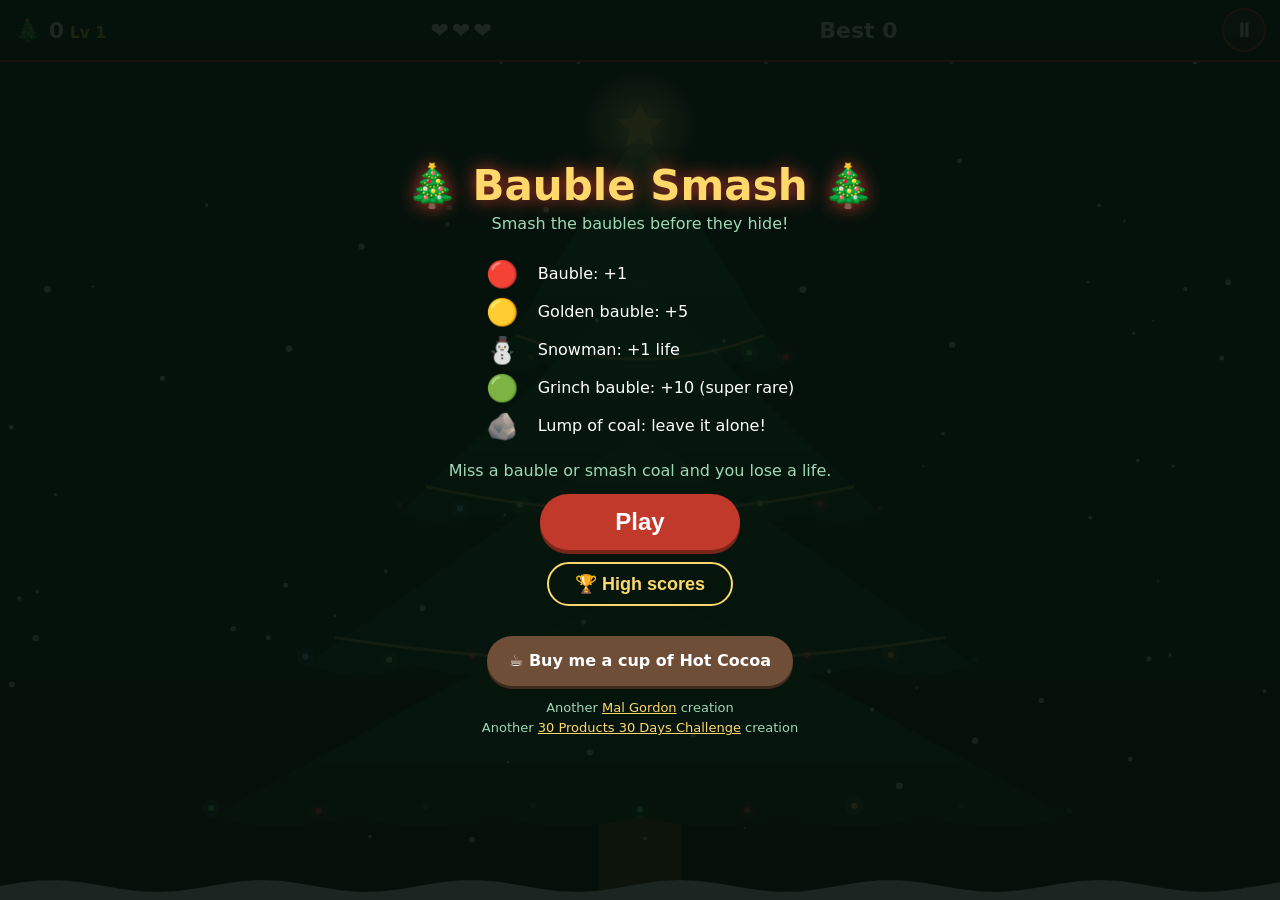
==== index.html @ d950a892 "Fix Game Over screen: save score feedback, compact layout, consistent fonts #nameRow had no .hidden " ====
<!DOCTYPE html>
<html lang="en">
<head>
<meta charset="utf-8">
<meta name="viewport" content="width=device-width,initial-scale=1,maximum-scale=1,user-scalable=no,viewport-fit=cover">
<meta name="mobile-web-app-capable" content="yes">
<meta name="apple-mobile-web-app-capable" content="yes">
<meta name="theme-color" content="#07140f">
<!-- Google tag (gtag.js) - GA4 G-1GPDP7S5W6. First-party delivery via Google tag gateway (Cloudflare) is enabled at the edge. -->
<script async src="https://www.googletagmanager.com/gtag/js?id=G-1GPDP7S5W6"></script>
<script>
window.dataLayer = window.dataLayer || [];
function gtag(){dataLayer.push(arguments);}
gtag('js', new Date());
gtag('config', 'G-1GPDP7S5W6');
</script>
<title>Bauble Smash – A Christmas Tap-Smash Game</title>
<meta name="description" content="Tap to smash baubles hanging on the Christmas tree. Fast, festive and free to play on your phone.">
<link rel="canonical" href="https://baublesmash.com/">
<link rel="icon" href="/favicon.svg" type="image/svg+xml">
<link rel="icon" href="/favicon.ico" sizes="32x32">
<link rel="apple-touch-icon" href="/apple-touch-icon.png">
<link rel="manifest" href="/site.webmanifest">
<meta property="og:type" content="website">
<meta property="og:site_name" content="Bauble Smash">
<meta property="og:title" content="Bauble Smash – Tap. Smash. Sparkle.">
<meta property="og:description" content="A Christmas tap-smash game. Smash the baubles on the tree before they're gone!">
<meta property="og:url" content="https://baublesmash.com/">
<meta property="og:image" content="https://baublesmash.com/og-image.png">
<meta property="og:image:width" content="1200">
<meta property="og:image:height" content="630">
<meta property="og:image:alt" content="Bauble Smash logo beside a Christmas tree with a red bauble bursting into shards">
<meta property="og:locale" content="en_AU">
<meta name="twitter:card" content="summary_large_image">
<meta name="twitter:title" content="Bauble Smash – Tap. Smash. Sparkle.">
<meta name="twitter:description" content="A Christmas tap-smash game. Smash the baubles on the tree before they're gone!">
<meta name="twitter:image" content="https://baublesmash.com/twitter-card.png">
<meta name="twitter:image:alt" content="Bauble Smash logo beside a Christmas tree with a red bauble bursting into shards">
<script type="application/ld+json">{"@context":"https://schema.org","@type":"VideoGame","name":"Bauble Smash","description":"A Christmas tap-smash game.","genre":"Casual","gamePlatform":"Web browser","applicationCategory":"Game","offers":{"@type":"Offer","price":"0","priceCurrency":"AUD"},"image":"https://baublesmash.com/og-image.png"}</script>
<style>
  *{-webkit-tap-highlight-color:transparent;-webkit-touch-callout:none}
  html,body{margin:0;height:100%;background:#07140f;color:#fff;font-family:system-ui,-apple-system,Segoe UI,Roboto,sans-serif;overflow:hidden;touch-action:none;user-select:none;-webkit-user-select:none;overscroll-behavior:none}
  #wrap{position:fixed;inset:0;height:100dvh;display:flex;flex-direction:column}
  canvas{flex:1;width:100%;display:block;min-height:0;touch-action:none}
  #hud{display:flex;justify-content:space-between;align-items:center;padding:calc(8px + env(safe-area-inset-top)) calc(14px + env(safe-area-inset-right)) 8px calc(14px + env(safe-area-inset-left));font-weight:700;font-size:clamp(16px,5vw,22px);background:linear-gradient(#0b2a1c,#07140f);border-bottom:2px solid #c0392b}
  #lives{letter-spacing:3px}
  .overlay{position:fixed;inset:0;display:flex;flex-direction:column;align-items:center;justify-content:center;background:rgba(5,16,11,.9);text-align:center;padding:calc(16px + env(safe-area-inset-top)) calc(16px + env(safe-area-inset-right)) calc(16px + env(safe-area-inset-bottom)) calc(16px + env(safe-area-inset-left));overflow:auto;touch-action:pan-y}
  @media (max-height:640px){h1{font-size:clamp(22px,7vw,30px)!important}table{margin:2px 0 8px!important;font-size:14px!important}td{padding:2px 8px!important}.sub{margin-bottom:6px!important}#final{font-size:40px!important}.hs{margin-top:8px!important}}
  .hidden{display:none!important}
  .overlay.hidden{display:none}
  h1{margin:0 0 4px;font-size:clamp(24px,8vw,42px);white-space:nowrap;color:#ffd86b;text-shadow:0 0 18px #c0392b}
  .sub{color:#9fd8b6;margin-bottom:14px}
  table{border-collapse:collapse;margin:8px 0 16px;font-size:16px}
  td{padding:4px 10px;text-align:left}
  td:first-child{font-size:26px;text-align:center}
  button{background:#c0392b;color:#fff;border:0;border-radius:36px;min-height:56px;min-width:200px;padding:14px 44px;font-size:24px;font-weight:700;cursor:pointer;touch-action:manipulation;box-shadow:0 4px 0 #7b241c}
  button:active{transform:translateY(3px);box-shadow:0 1px 0 #7b241c}
  #tally.hidden{display:none}
  #tally{margin:0 0 12px;color:#ffd86b;font-size:18px;font-weight:700}
  #tally b{font-size:1.3em}
  .hs{margin-top:16px;color:#ffd86b;font-size:15px}
  .hs div{margin:2px 0}
  #final{font-size:56px;font-weight:800;color:#ffd86b}
  .foot{margin-top:18px;font-size:13px;color:#9fd8b6;line-height:1.6}
  .foot a{color:#ffd86b}
  a.cocoa{display:inline-block;margin-top:12px;background:#6f4e37;color:#fff;text-decoration:none;font-weight:700;font-size:16px;padding:12px 22px;border-radius:30px;box-shadow:0 3px 0 #3e2b1e;touch-action:manipulation}
  a.cocoa:active{transform:translateY(2px);box-shadow:0 1px 0 #3e2b1e}
  #over h1{font-size:clamp(24px,7vw,34px)}
  #over #final{font-size:48px;line-height:1.1}
  #over .sub{font-size:16px;margin:0 0 6px;line-height:1.3}
  #nameRow{margin:6px 0 10px;display:flex;flex-direction:column;align-items:center;gap:8px}
  #nameRow .sub{margin:0}
  #nameRow input,#nameRow button{font-family:inherit;font-size:18px;box-sizing:border-box;width:min(240px,70vw);min-width:0;min-height:48px;margin:0}
  #nameRow input{padding:8px 14px;border-radius:24px;border:2px solid #c0392b;background:#0b2a1c;color:#fff;text-align:center;user-select:text;-webkit-user-select:text}
  #nameRow button{padding:8px 20px;position:relative;z-index:1}
  #over .row{display:flex;gap:10px;align-items:center;justify-content:center;flex-wrap:wrap;margin:4px 0}
  #over .row button{min-width:0;min-height:48px;margin:0;font-size:18px;padding:8px 22px}
  #over .foot{margin-top:10px;font-size:12px;line-height:1.5}
  #over a.cocoa{margin-top:6px;font-size:15px;padding:10px 20px}
  #pauseBtn{min-width:44px;min-height:44px;width:44px;height:44px;padding:0;font-size:20px;border-radius:50%;background:rgba(192,57,43,.25);border:2px solid #c0392b;box-shadow:none;color:#fff}
  #pauseBtn:active{transform:scale(.92);box-shadow:none}
  #pause button{display:block;margin-top:14px}
  #pause button.alt{background:transparent;border:2px solid #9fd8b6;color:#9fd8b6;box-shadow:none;font-size:20px}
  button.hsbtn{min-width:0;min-height:44px;padding:8px 26px;font-size:18px;margin-top:12px;background:transparent;border:2px solid #ffd86b;color:#ffd86b;box-shadow:none}
  #lvl{font-size:.7em;color:#ffd86b;margin-left:6px}
  #scores{background:rgba(5,16,11,.98);z-index:5}
  #scores .tabs{display:flex;gap:8px;margin:6px 0 10px}
  #scores .tabs button{min-width:0;min-height:40px;padding:6px 18px;font-size:16px;background:transparent;border:2px solid #9fd8b6;color:#9fd8b6;box-shadow:none}
  #scores .tabs button.on{background:#c0392b;border-color:#c0392b;color:#fff}
  #scores table{width:min(420px,94vw);margin:4px 0 14px}
  #scores th{color:#9fd8b6;font-size:13px;font-weight:600;padding:4px 8px;text-align:left;border-bottom:1px solid #1d4a34}
  #scores td,#scores th{white-space:nowrap}
  #scores td{font-size:17px;padding:5px 8px}
  #scores td:first-child{font-size:17px;text-align:center;width:2em}
  #scores th.n,#scores td.n{text-align:right}
  #scores td.nm{max-width:34vw;overflow:hidden;text-overflow:ellipsis}
  #scores tr.me td{background:rgba(192,57,43,.35);color:#ffd86b;font-weight:700}
  #scores .empty{color:#9fd8b6;padding:18px 0}
</style>
</head>
<body>
<div id="wrap">
  <div id="hud"><span>🎄 <span id="score">0</span><span id="lvl">Lv 1</span></span><span id="lives"></span><span id="best">Best 0</span><button id="pauseBtn" aria-label="Pause">⏸</button></div>
  <canvas id="c"></canvas>
</div>

<div id="start" class="overlay">
  <h1>🎄 Bauble Smash 🎄</h1>
  <div class="sub">Smash the baubles before they hide!</div>
  <table>
    <tr><td>🔴</td><td>Bauble: +1</td></tr>
    <tr><td>🟡</td><td>Golden bauble: +5</td></tr>
    <tr><td>⛄</td><td>Snowman: +1 life</td></tr>
    <tr><td>🟢</td><td>Grinch bauble: +10 (super rare)</td></tr>
    <tr><td>🪨</td><td>Lump of coal: leave it alone!</td></tr>
  </table>
  <div class="sub">Miss a bauble or smash coal and you lose a life.</div>
  <div id="tally" class="hidden">🔴 <b id="tallyN">0</b> baubles smashed worldwide</div>
  <button id="play">Play</button>
  <button class="hsbtn" id="hsBtn0">🏆 High scores</button>
  <div class="foot">
    <a class="cocoa" href="https://buy.stripe.com/3cI4gr1PPfcx4gU0UcaAw0c" target="_blank" rel="noopener">☕ Buy me a cup of Hot Cocoa</a>
    <div style="margin-top:12px">Another <a href="https://malgordon.com" target="_blank" rel="noopener">Mal Gordon</a> creation</div>
    <div>Another <a href="https://30products30days.com" target="_blank" rel="noopener">30 Products 30 Days Challenge</a> creation</div>
  </div>
</div>

<div id="pause" class="overlay hidden">
  <h1>⏸ Paused</h1>
  <div class="sub">Take a breath. The baubles will wait.</div>
  <button id="resume">Resume</button>
  <button id="quit" class="alt">Quit to home</button>
</div>

<div id="over" class="overlay hidden">
  <h1>Game Over</h1>
  <div id="final">0</div>
  <div class="sub" id="lvlmsg"></div>
  <div class="sub" id="msg"></div>
  <div id="nameRow" class="hidden"><div class="sub">🏆 You made the high scores! Enter your name:</div><input id="pname" maxlength="12" placeholder="Your name" autocomplete="off"> <button id="saveName">Save score</button></div>
  <div class="row"><button id="again">Play again</button>
  <button class="hsbtn" id="hsBtn1">🏆 High scores</button></div>
  <div class="foot">
    <a class="cocoa" href="https://buy.stripe.com/3cI4gr1PPfcx4gU0UcaAw0c" target="_blank" rel="noopener">☕ Buy me a cup of Hot Cocoa</a>
    <div style="margin-top:12px">Another <a href="https://malgordon.com" target="_blank" rel="noopener">Mal Gordon</a> creation</div>
    <div>Another <a href="https://30products30days.com" target="_blank" rel="noopener">30 Products 30 Days Challenge</a> creation</div>
  </div>
</div>

<div id="scores" class="overlay hidden">
  <h1>🏆 High Scores</h1>
  <div class="tabs"><button id="tabWorld" class="on">🌍 World</button><button id="tabMine">📱 My device</button></div>
  <div id="scoreTable"></div>
  <button id="scoresClose">Close</button>
</div>

<script>
(function(){
const cv=document.getElementById('c'),ctx=cv.getContext('2d');
const $=id=>document.getElementById(id);
let W=0,H=0,DPR=1;
function resize(){DPR=Math.min(window.devicePixelRatio||1,2);const r=cv.getBoundingClientRect();W=r.width;H=r.height;cv.width=W*DPR;cv.height=H*DPR;ctx.setTransform(DPR,0,0,DPR,0,0);}
window.addEventListener('resize',resize);
window.addEventListener('orientationchange',()=>setTimeout(resize,200));
if(window.ResizeObserver)new ResizeObserver(resize).observe(cv);
// block page gestures (pinch, pull-to-refresh, double-tap zoom, context menu)
['gesturestart','gesturechange','contextmenu'].forEach(ev=>document.addEventListener(ev,e=>e.preventDefault()));
document.addEventListener('touchmove',e=>{if(!e.target.closest('.overlay'))e.preventDefault();},{passive:false});

// ---- storage (best-effort) ----
const TOP=10;
function loadHS(){try{return JSON.parse(localStorage.getItem('baubleHS')||'[]').map(e=>typeof e==='number'?{score:e,level:null,name:'',t:0}:e).filter(e=>e&&e.score>0)}catch(e){return[]}}
function saveHS(e){try{const a=loadHS();a.push(e);a.sort((x,y)=>y.score-x.score||(x.t||0)-(y.t||0));localStorage.setItem('baubleHS',JSON.stringify(a.slice(0,TOP)));}catch(e){}}
// ---- worldwide baubles-smashed tally (shown only once the worker answers) ----
let worldTotal=null,unsent=0;
try{unsent=parseInt(localStorage.getItem('baubleUnsent'),10)||0;}catch(e){}
function renderTally(){
  if(worldTotal===null)return;
  $('tallyN').textContent=worldTotal.toLocaleString();$('tally').classList.remove('hidden');
}
function saveTally(){try{localStorage.setItem('baubleUnsent',unsent);}catch(e){}}
function loadTotal(){fetch(TOTAL_API).then(r=>r.json()).then(d=>{if(typeof d.total==='number'){worldTotal=d.total;renderTally();}}).catch(()=>{});}
function flushTotal(){
  const n=Math.min(unsent,500);if(n<1)return loadTotal();
  fetch(TOTAL_API,{method:'POST',headers:{'content-type':'application/json'},body:JSON.stringify({add:n})})
    .then(r=>r.json()).then(d=>{if(typeof d.total==='number'){worldTotal=d.total;unsent=Math.max(0,unsent-n);saveTally();renderTally();}}).catch(()=>{});
}
function renderHS(){const a=loadHS();$('best').textContent='Best '+(a[0]?a[0].score:0);}

// ---- global high scores (Cloudflare Worker) ----
const API='https://api.baublesmash.com/scores';
const TOTAL_API='https://api.baublesmash.com/total';
function esc(t){return String(t).replace(/[&<>"']/g,c=>({'&':'&amp;','<':'&lt;','>':'&gt;','"':'&quot;',"'":'&#39;'}[c]));}
let world=null,tab='world',lastEntry=null;
function loadGlobal(){fetch(API).then(r=>r.json()).then(d=>{world=d.scores||[];renderScores();}).catch(()=>{world=null;renderScores();});}
function submitGlobal(e){
  if(!e.score)return;
  fetch(API,{method:'POST',headers:{'content-type':'application/json'},body:JSON.stringify({name:e.name,score:e.score,level:e.level})})
    .then(r=>r.json()).then(d=>{if(d.scores){world=d.scores;renderScores();}}).catch(()=>{});
}

// ---- high score table ----
function renderScores(){
  $('tabWorld').classList.toggle('on',tab==='world');$('tabMine').classList.toggle('on',tab==='mine');
  const list=tab==='world'?world:loadHS();
  if(list===null){$('scoreTable').innerHTML='<div class="empty">World scores unavailable right now.</div>';return;}
  if(!list.length){$('scoreTable').innerHTML='<div class="empty">No scores yet — go smash some baubles!</div>';return;}
  let hi=-1;if(lastEntry)hi=list.findIndex(r=>r.score===lastEntry.score&&(r.level||0)===(lastEntry.level||0)&&(r.name||'Anon')===lastEntry.name);
  const rows=list.slice(0,TOP).map((r,i)=>`<tr${i===hi?' class="me"':''}><td>${i+1}</td><td class="nm">${esc(r.name||'Anon')}</td><td class="n">${r.score}</td><td class="n">${r.level||'–'}</td></tr>`).join('');
  $('scoreTable').innerHTML='<table><tr><th>#</th><th>Name</th><th class="n">Score</th><th class="n">Level</th></tr>'+rows+'</table>';
}
function showScores(){commitScore();tab='world';renderScores();$('scores').classList.remove('hidden');loadGlobal();}

// ---- music: two tracks back to back, looping endlessly during gameplay ----
const TRACKS=['audio/track1.mp3','audio/track2.mp3'];
let trackIdx=0;
const music=new Audio(TRACKS[0]);music.preload='auto';music.volume=.6;
music.addEventListener('ended',()=>{trackIdx=(trackIdx+1)%TRACKS.length;music.src=TRACKS[trackIdx];music.play().catch(()=>{});});
function musicPlay(){try{music.play().catch(()=>{});}catch(e){}}
function musicPause(){try{music.pause();}catch(e){}}

// ---- audio ----
let AC=null;
function tone(f,d,type,vol,slide){try{if(!AC)AC=new (window.AudioContext||window.webkitAudioContext)();const o=AC.createOscillator(),g=AC.createGain();o.type=type||'sine';o.frequency.value=f;if(slide)o.frequency.exponentialRampToValueAtTime(Math.max(30,f*slide),AC.currentTime+d);g.gain.value=vol||.15;g.gain.exponentialRampToValueAtTime(.001,AC.currentTime+d);o.connect(g);g.connect(AC.destination);o.start();o.stop(AC.currentTime+d);}catch(e){}}
const sfx={
  smash(){tone(1400,.15,'triangle',.18,.4);tone(2200,.1,'square',.06,.3);},
  gold(){[880,1175,1568].forEach((f,i)=>setTimeout(()=>tone(f,.18,'sine',.16),i*70));},
  life(){[523,659,784,1047].forEach((f,i)=>setTimeout(()=>tone(f,.15,'triangle',.15),i*60));},
  grinch(){[392,523,659,784,1047,1319].forEach((f,i)=>setTimeout(()=>tone(f,.2,'sawtooth',.1),i*55));},
  level(){[659,784,1047].forEach((f,i)=>setTimeout(()=>tone(f,.14,'triangle',.12),i*70));},
  bad(){tone(140,.35,'sawtooth',.2,.5);},
  miss(){tone(300,.25,'sine',.15,.5);},
  over(){[392,330,262,196].forEach((f,i)=>setTimeout(()=>tone(f,.3,'triangle',.18),i*180));}
};

// ---- game state ----
const TYPES={
  red:{pts:1,weight:60,hide:true},
  gold:{pts:5,weight:14,hide:true},
  snow:{life:1,weight:8,hide:false},
  grinch:{pts:10,weight:2,hide:true},
  coal:{bad:true,weight:16,hide:false}
};
const COLS=['#d62828','#1d6fd6','#8e44ad','#e67e22','#c2185b','#16a085'];
let banner=null;
function showBanner(n){banner={n:n,age:0};}
let state='menu',lv=1,score=0,lives=3,t=0,spawnT=0,items=[],parts=[],floats=[],shake=0,elapsed=0;
const MAXL=5;
const snow=[];for(let i=0;i<70;i++)snow.push({x:Math.random(),y:Math.random(),r:1+Math.random()*2.5,s:.02+Math.random()*.05});

function pickType(){let tot=0;for(const k in TYPES)tot+=TYPES[k].weight;let r=Math.random()*tot;for(const k in TYPES){r-=TYPES[k].weight;if(r<=0)return k;}return'red';}
function levelAt(t){return 1+Math.floor(t/10);} // a new level every 10s
function difficulty(){return Math.min(1,elapsed/90);} // 0..1 over 90s
function spawn(){
  const type=pickType();
  const d=difficulty();
  const R0=Math.max(30,Math.min(54,W*.115)); // big, thumb-friendly at the start
  const R=R0*(1-d*.55); // baubles shrink as the player progresses (down to 45%)
  let x,y,tries=0;
  const G=geo();
  do{y=G.apexY+R*2.4+Math.random()*(G.baseY-G.apexY-R*3.4);
     const hw=Math.max(0,G.bw*(y-G.apexY)/(G.baseY-G.apexY)-R*.5);
     x=G.cx+(Math.random()*2-1)*hw;tries++;}
  while(tries<14&&items.some(o=>Math.hypot(o.x-x,o.y-y)<R*2.1));
  const life=(type==='grinch'?1.1:1.9)-d*.9+Math.random()*.3;
  items.push({type,x,y,r:R,age:0,life:Math.max(.7,life),slop:12*(1-d*.6),col:COLS[Math.floor(Math.random()*COLS.length)],pop:0,dead:false});
}
function burst(x,y,col,n,spd){for(let i=0;i<n;i++){const a=Math.random()*6.283,s=(.3+Math.random())*(spd||260);parts.push({x,y,vx:Math.cos(a)*s,vy:Math.sin(a)*s-80,life:.6+Math.random()*.5,age:0,c:col,sz:3+Math.random()*5,rot:Math.random()*6});}}
function float(x,y,txt,col){floats.push({x,y,txt,col,age:0});}
function setLives(){let s='';for(let i=0;i<lives;i++)s+='❤️';$('lives').textContent=s||'💔';}
function loseLife(x,y){lives--;shake=.3;setLives();sfx.miss();if(lives<=0)endGame();}

// ---- Google Analytics events (safe no-op if gtag is blocked) ----
function ga(n,p){try{if(typeof gtag==='function')gtag('event',n,p||{});}catch(e){}}
let stats={smashed:0,gold:0,coal:0,life:0},plays=0,startedAt=0;
function startGame(){
  plays++;startedAt=Date.now();stats={smashed:0,gold:0,coal:0,life:0};
  ga('level_start',{level_name:'main',play_number:plays,is_replay:plays>1});
  commitScore();
  lastEntry=null;lv=1;$('lvl').textContent='Lv 1';
  score=0;lives=3;items=[];parts=[];floats=[];elapsed=0;spawnT=.3;shake=0;
  $('score').textContent=0;setLives();
  $('start').classList.add('hidden');$('over').classList.add('hidden');$('pause').classList.add('hidden');
  state='play';resize();showBanner(1);
  tone(200,.02,'sine',.001); // unlock audio on iOS/Android from the tap
  try{if(AC&&AC.state==='suspended')AC.resume();}catch(e){}
  musicPlay();
}
let pending=null;
// name is only requested when the score earns a place on the high-score list
function commitScore(){
  if(!pending)return;
  const nm=($('pname').value||'').trim().slice(0,12);
  try{localStorage.setItem('baubleName',nm);}catch(e){}
  lastEntry={name:nm||'Anon',score:pending.score,level:pending.level,t:pending.t};
  pending=null;$('nameRow').classList.add('hidden');$('msg').textContent='✅ Score saved!';
  saveHS(lastEntry);submitGlobal(lastEntry);renderHS();
}
function endGame(){
  state='over';banner=null;sfx.over();musicPause();
  const prev=(loadHS()[0]||{}).score||0;
  pending=null;$('nameRow').classList.add('hidden');
  const hs=loadHS();
  if(score>0&&(hs.length<TOP||score>hs[hs.length-1].score)){
    pending={score:score,level:lv,t:Date.now()};
    let nm='';try{nm=(localStorage.getItem('baubleName')||'').trim();}catch(e){}
    $('pname').value=nm;$('nameRow').classList.remove('hidden');
  }
  renderHS();flushTotal();
  const dur=Math.round((Date.now()-startedAt)/1000),isBest=score>prev&&score>0;
  ga('post_score',{score:score,level:lv,level_name:'main'});
  ga('level_end',{level_name:'main',success:false,score:score,level_reached:lv,duration_s:dur,baubles_smashed:stats.smashed,golden_smashed:stats.gold,coal_hit:stats.coal,snowmen:stats.life,play_number:plays});
  if(isBest)ga('new_high_score',{score:score,previous_best:prev});
  $('final').textContent=score;
  $('lvlmsg').textContent='Level '+lv+' reached';
  $('msg').textContent=score>prev&&score>0?'🎉 New high score!':'Merry smashing — try again!';
  setTimeout(()=>$('over').classList.remove('hidden'),500);
}

// ---- input ----
function hit(px,py){
  if(state!=='play')return;
  for(let i=items.length-1;i>=0;i--){
    const o=items[i];if(o.dead)continue;
    const rr=o.r*(o.type==='coal'?1.0:1.12)+o.slop; // fat-finger slop
    if(Math.hypot(o.x-px,o.y-py)<=rr){
      o.dead=true;const T=TYPES[o.type];
      if(T.bad){stats.coal++;burst(o.x,o.y,'#222',22,240);float(o.x,o.y,'-1 ❤️','#ff6b6b');sfx.bad();loseLife();}
      else if(T.life){stats.life++;if(lives<MAXL)lives++;setLives();burst(o.x,o.y,'#ffffff',26,260);float(o.x,o.y,'+1 life','#9fffc0');sfx.life();}
      else{
        stats.smashed++;unsent++;saveTally();if(o.type==='gold')stats.gold++;score+=T.pts;$('score').textContent=score;
        const c=o.type==='gold'?'#ffd86b':o.type==='grinch'?'#5fe05f':o.col;
        burst(o.x,o.y,c,o.type==='red'?18:30,o.type==='red'?260:340);burst(o.x,o.y,'#fff',6,200);
        float(o.x,o.y,'+'+T.pts,c);
        o.type==='gold'?sfx.gold():o.type==='grinch'?sfx.grinch():sfx.smash();
        if(navigator.vibrate)try{navigator.vibrate(15)}catch(e){}
      }
      return;
    }
  }
}
cv.addEventListener('pointerdown',e=>{const r=cv.getBoundingClientRect();hit(e.clientX-r.left,e.clientY-r.top);e.preventDefault();});
document.querySelectorAll('a.cocoa').forEach(a=>a.addEventListener('click',()=>ga('donate_click',{method:'stripe_hot_cocoa',location:a.closest('#over')?'game_over':'start'})));
function pauseGame(){if(state!=='play')return;state='paused';musicPause();$('pause').classList.remove('hidden');}
function resumeGame(){if(state!=='paused')return;$('pause').classList.add('hidden');state='play';musicPlay();}
function quitGame(){if(state!=='paused'&&state!=='play')return;state='menu';banner=null;musicPause();items=[];parts=[];floats=[];shake=0;$('pause').classList.add('hidden');$('start').classList.remove('hidden');renderHS();flushTotal();renderTally();ga('quit_game',{score:score,level_name:'main'});}
$('pauseBtn').addEventListener('click',pauseGame);
$('resume').addEventListener('click',resumeGame);
$('quit').addEventListener('click',quitGame);
document.addEventListener('visibilitychange',()=>{if(document.hidden)pauseGame();});
document.addEventListener('keydown',e=>{if(e.target&&e.target.tagName==='INPUT')return;if(e.key==='Escape'||e.key==='p'||e.key==='P'){state==='play'?pauseGame():resumeGame();}});
$('saveName').addEventListener('click',commitScore);
$('saveName').addEventListener('touchend',e=>{e.preventDefault();commitScore();},{passive:false});
$('pname').addEventListener('keydown',e=>{if(e.key==='Enter')commitScore();});
$('hsBtn0').addEventListener('click',showScores);
$('hsBtn1').addEventListener('click',showScores);
$('scoresClose').addEventListener('click',()=>$('scores').classList.add('hidden'));
$('tabWorld').addEventListener('click',()=>{tab='world';renderScores();});
$('tabMine').addEventListener('click',()=>{tab='mine';renderScores();});
$('play').addEventListener('click',startGame);
$('again').addEventListener('click',startGame);

// ---- drawing ----
function drawBauble(o,scale,alpha){
  const {x,y,r}=o;const s=scale;
  ctx.save();ctx.globalAlpha=alpha;ctx.translate(x,y);ctx.scale(s,s);
  if(o.type==='coal'){
    ctx.fillStyle='#1b1b1b';ctx.beginPath();
    const pts=[[-1,-.2],[-.5,-.9],[.2,-1],[.9,-.5],[1,.3],[.4,.95],[-.5,.9],[-.95,.4]];
    pts.forEach((p,i)=>i?ctx.lineTo(p[0]*r,p[1]*r):ctx.moveTo(p[0]*r,p[1]*r));ctx.closePath();ctx.fill();
    ctx.strokeStyle='#555';ctx.lineWidth=2;ctx.stroke();
    ctx.fillStyle='rgba(255,255,255,.25)';ctx.fillRect(-r*.5,-r*.5,r*.25,r*.12);
    ctx.fillStyle='#e74c3c';ctx.font=`${r*.8}px sans-serif`;ctx.textAlign='center';ctx.textBaseline='middle';ctx.fillText('🚫',0,0);
  }else if(o.type==='snow'){
    ctx.font=`${r*2}px sans-serif`;ctx.textAlign='center';ctx.textBaseline='middle';ctx.fillText('⛄',0,2);
  }else{
    const base=o.type==='gold'?'#e6b422':o.type==='grinch'?'#3ec43e':o.col;
    // cap + hook
    ctx.fillStyle='#d9d9d9';ctx.fillRect(-r*.18,-r*1.12,r*.36,r*.22);
    ctx.strokeStyle='#d9d9d9';ctx.lineWidth=2.5;ctx.beginPath();ctx.arc(0,-r*1.28,r*.16,0,6.283);ctx.stroke();
    // body
    const g=ctx.createRadialGradient(-r*.35,-r*.35,r*.1,0,0,r);
    g.addColorStop(0,'#fff');g.addColorStop(.15,base);g.addColorStop(1,shade(base,-.45));
    ctx.fillStyle=g;ctx.beginPath();ctx.arc(0,0,r,0,6.283);ctx.fill();
    if(o.type==='gold'){ctx.strokeStyle='rgba(255,255,255,.6)';ctx.lineWidth=2;ctx.beginPath();ctx.arc(0,0,r*.72,.3,5.8);ctx.stroke();
      ctx.fillStyle='#fff';ctx.font=`${r*.9}px sans-serif`;ctx.textAlign='center';ctx.textBaseline='middle';ctx.fillText('★',0,2);}
    else if(o.type==='grinch'){ctx.fillStyle='#0d3d0d';ctx.beginPath();ctx.arc(-r*.3,-r*.1,r*.1,0,6.283);ctx.arc(r*.3,-r*.1,r*.1,0,6.283);ctx.fill();
      ctx.strokeStyle='#0d3d0d';ctx.lineWidth=3;ctx.beginPath();ctx.arc(0,r*.2,r*.4,.2,2.94);ctx.stroke();
      ctx.beginPath();ctx.moveTo(-r*.5,-r*.35);ctx.lineTo(-r*.15,-r*.22);ctx.moveTo(r*.5,-r*.35);ctx.lineTo(r*.15,-r*.22);ctx.stroke();}
    else{ctx.strokeStyle='rgba(255,255,255,.35)';ctx.lineWidth=r*.12;ctx.beginPath();ctx.arc(0,0,r*.6,.9,2.2);ctx.stroke();
      ctx.beginPath();ctx.arc(0,0,r*.6,3.9,5.2);ctx.stroke();}
    ctx.fillStyle='rgba(255,255,255,.7)';ctx.beginPath();ctx.ellipse(-r*.4,-r*.42,r*.2,r*.12,-.7,0,6.283);ctx.fill();
  }
  ctx.restore();
}
function shade(hex,p){const n=parseInt(hex.slice(1),16);let r=n>>16,g=(n>>8)&255,b=n&255;const f=p<0?0:255,t=Math.abs(p);r=Math.round((f-r)*t+r);g=Math.round((f-g)*t+g);b=Math.round((f-b)*t+b);return `rgb(${r},${g},${b})`;}

function geo(){const apexY=H*.08,baseY=H*.9,bw=Math.min(W*.5,(baseY-apexY)*.6);return{apexY,baseY,bw,cx:W/2};}
function drawTree(){
  const {apexY,baseY,bw,cx}=geo(),tm=performance.now()/1000,span=baseY-apexY;
  // trunk
  ctx.fillStyle='#5b3a22';ctx.fillRect(cx-bw*.1,baseY-4,bw*.2,H-baseY);
  const tiers=4,cols=[['#1f7a3d','#0e4a24'],['#1a6d37','#0b411f'],['#166030','#093a1b'],['#13562a','#073016']];
  const lights=['#ff4d4d','#ffd86b','#6bd6ff','#7dff8a'];
  for(let i=0;i<tiers;i++){
    const f0=i*.22,f1=Math.min(1,f0+.34);
    const y0=apexY+span*f0,y1=apexY+span*f1,hw=bw*f1*1.04,hw0=bw*f0*1.0;
    const g=ctx.createLinearGradient(0,y0,0,y1);g.addColorStop(0,cols[i][0]);g.addColorStop(1,cols[i][1]);
    ctx.fillStyle=g;ctx.beginPath();ctx.moveTo(cx,y0);ctx.lineTo(cx+hw,y1);
    const n=6;for(let k=0;k<n;k++){const xa=cx+hw-(2*hw)*(k+.5)/n,xb=cx+hw-(2*hw)*(k+1)/n;ctx.quadraticCurveTo(xa,y1+span*.03,xb,y1);}
    ctx.closePath();ctx.fill();
    // lights along lower edge
    for(let k=0;k<=8;k++){const px=cx-hw+2*hw*k/8,py=y1-span*.012+Math.sin(k*1.7)*3;const on=Math.sin(tm*3+k*1.3+i)>-.3;
      ctx.fillStyle=lights[(k+i)%4];ctx.globalAlpha=on?.95:.3;ctx.beginPath();ctx.arc(px,py,3,0,6.283);ctx.fill();
      if(on){ctx.globalAlpha=.18;ctx.beginPath();ctx.arc(px,py,9,0,6.283);ctx.fill();}ctx.globalAlpha=1;}
  }
  // tinsel garlands
  ctx.strokeStyle='rgba(255,216,107,.55)';ctx.lineWidth=3;
  for(let i=1;i<=3;i++){const f=.08+i*.22,y=apexY+span*f,hw=bw*f;ctx.beginPath();ctx.moveTo(cx-hw,y);ctx.quadraticCurveTo(cx,y+span*.07,cx+hw,y);ctx.stroke();}
  // star
  const sr=Math.min(24,bw*.14),sy=apexY-2;
  ctx.save();ctx.translate(cx,sy);const gl=ctx.createRadialGradient(0,0,2,0,0,sr*2.4);gl.addColorStop(0,'rgba(255,230,120,.9)');gl.addColorStop(1,'rgba(255,230,120,0)');
  ctx.fillStyle=gl;ctx.beginPath();ctx.arc(0,0,sr*2.4,0,6.283);ctx.fill();
  ctx.fillStyle='#ffd86b';ctx.beginPath();for(let k=0;k<10;k++){const r=k%2?sr*.45:sr,a=-Math.PI/2+k*Math.PI/5;ctx.lineTo(Math.cos(a)*r,Math.sin(a)*r);}ctx.closePath();ctx.fill();ctx.restore();
}
function drawBG(dt){
  const g=ctx.createLinearGradient(0,0,0,H);g.addColorStop(0,'#0b2a1c');g.addColorStop(1,'#07140f');
  ctx.fillStyle=g;ctx.fillRect(0,0,W,H);
  drawTree();
  // snowfall
  ctx.fillStyle='rgba(255,255,255,.8)';
  for(const s of snow){s.y+=s.s*dt;if(s.y>1){s.y=0;s.x=Math.random();}ctx.beginPath();ctx.arc(s.x*W+Math.sin(s.y*20+s.x*9)*6,s.y*H,s.r,0,6.283);ctx.fill();}
  // snow ground
  ctx.fillStyle='#e8f1ff';ctx.beginPath();ctx.moveTo(0,H);for(let x=0;x<=W;x+=20)ctx.lineTo(x,H-14-Math.sin(x*.03)*6);ctx.lineTo(W,H);ctx.fill();
}

let last=performance.now();
function frame(now){
  const dt=Math.min(.05,(now-last)/1000);last=now;
  ctx.save();
  if(shake>0){shake-=dt;ctx.translate((Math.random()-.5)*10,(Math.random()-.5)*10);}
  drawBG(dt*1000/16*0+dt*60);
  if(state==='play'){
    elapsed+=dt;
    const L=levelAt(elapsed);
    if(L!==lv){lv=L;$('lvl').textContent='Lv '+lv;showBanner(lv);sfx.level();}
    const d=difficulty();
    spawnT-=dt;
    if(spawnT<=0){spawn();spawnT=Math.max(.35,.95-d*.6)*(.7+Math.random()*.6);if(d>.4&&Math.random()<.3)spawn();}
    for(const o of items){
      o.age+=dt;o.pop=Math.min(1,o.pop+dt*8);
      if(!o.dead&&o.age>=o.life){
        o.dead=true;o.gone=true;
        if(TYPES[o.type].hide){float(o.x,o.y,'missed','#ff9b9b');loseLife(o.x,o.y);}
      }
    }
  }
  items=items.filter(o=>!o.dead||(o.gone&&(o.fade=(o.fade||0)+dt)<.2));
  for(const o of items){
    if(o.gone){drawBauble(o,1-o.fade*3,1-o.fade*5);continue;}
    const left=o.life-o.age;
    const ease=1-Math.pow(1-o.pop,3);
    const warn=left<.5?(Math.sin(o.age*40)>0?.5:1):1;
    // shrink = "hiding"
    const sc=ease*(left<.4?Math.max(0,left/.4):1);
    drawBauble(o,sc,warn);
  }
  for(const p of parts){p.age+=dt;p.vy+=700*dt;p.x+=p.vx*dt;p.y+=p.vy*dt;p.rot+=dt*8;}
  parts=parts.filter(p=>p.age<p.life);
  for(const p of parts){ctx.save();ctx.globalAlpha=1-p.age/p.life;ctx.translate(p.x,p.y);ctx.rotate(p.rot);ctx.fillStyle=p.c;ctx.fillRect(-p.sz/2,-p.sz/2,p.sz,p.sz*.6);ctx.restore();}
  for(const f of floats){f.age+=dt;}
  floats=floats.filter(f=>f.age<.8);
  ctx.textAlign='center';ctx.font='bold 26px system-ui';
  for(const f of floats){ctx.globalAlpha=1-f.age/.8;ctx.fillStyle=f.col;ctx.fillText(f.txt,f.x,f.y-f.age*60);}
  ctx.globalAlpha=1;
  if(banner){
    if(state==='play')banner.age+=dt;
    const D=1.9,a=banner.age;
    if(a>=D)banner=null;else{
      const fin=Math.min(1,a/.25),fout=a>D-.4?(D-a)/.4:1;
      const pop=1+.35*Math.pow(1-fin,2)+(a>.25?0:0);
      ctx.save();ctx.globalAlpha=Math.max(0,fout);ctx.translate(W/2,H*.32);ctx.scale(pop*fin+.0001,pop*fin+.0001);
      const bw2=Math.min(W*.8,340),bh=84;
      ctx.fillStyle='rgba(5,16,11,.78)';ctx.strokeStyle='#ffd86b';ctx.lineWidth=3;
      ctx.beginPath();ctx.roundRect?ctx.roundRect(-bw2/2,-bh/2,bw2,bh,22):ctx.rect(-bw2/2,-bh/2,bw2,bh);ctx.fill();ctx.stroke();
      ctx.textAlign='center';ctx.textBaseline='middle';
      ctx.fillStyle='#ffd86b';ctx.shadowColor='#c0392b';ctx.shadowBlur=14;ctx.font='800 42px system-ui';
      ctx.fillText('Level '+banner.n,0,banner.n>1?-8:0);
      ctx.shadowBlur=0;
      if(banner.n>1){ctx.fillStyle='#9fd8b6';ctx.font='700 16px system-ui';ctx.fillText('Level up! 🎄',0,26);}
      ctx.restore();
    }
  }
  ctx.restore();
  requestAnimationFrame(frame);
}
resize();renderHS();renderTally();flushTotal();setLives();
requestAnimationFrame(frame);
window.__bauble={hit,startGame,get state(){return state},get score(){return score},get lives(){return lives},get level(){return lv},get items(){return items}};
})();
</script>
</body>
</html>
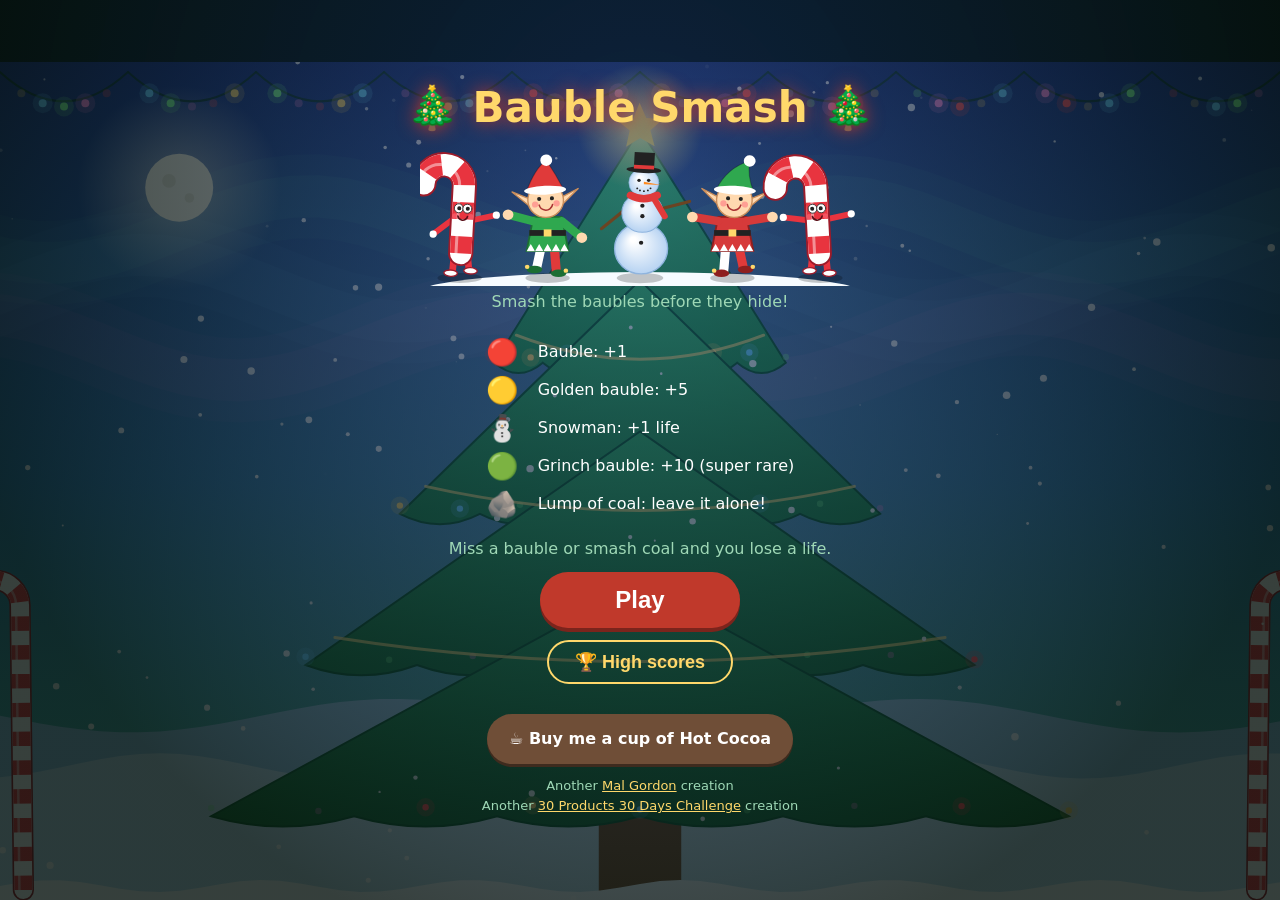
==== commit c7024cd0: "Festive makeover: dancing elves, snowmen and candy canes, brighter scene, beat-synced dancing Co-Aut" ====
--- a/index.html
+++ b/index.html
@@ -96,9 +96,19 @@
   #scores td.nm{max-width:34vw;overflow:hidden;text-overflow:ellipsis}
   #scores tr.me td{background:rgba(192,57,43,.35);color:#ffd86b;font-weight:700}
   #scores .empty{color:#9fd8b6;padding:18px 0}
+  body.menu #hud{visibility:hidden}
+  #start{background:radial-gradient(ellipse at 50% 20%,rgba(20,50,110,.5),rgba(5,16,11,.8) 78%)}
+  #stage{flex:none;width:min(440px,94vw);height:min(150px,19vh);margin:0 0 6px;touch-action:pan-y}
+  #start h1{animation:glow 2.4s ease-in-out infinite alternate}
+  @keyframes glow{from{text-shadow:0 0 12px #c0392b}to{text-shadow:0 0 26px #ff5a4a,0 0 8px #ffd86b}}
+  #play{animation:pulse 1.2s ease-in-out infinite}
+  #play:active{animation:none}
+  @keyframes pulse{50%{transform:scale(1.06)}}
+  @media (max-height:640px){#stage{height:88px}}
+  @media (prefers-reduced-motion:reduce){#start h1,#play{animation:none}}
 </style>
 </head>
-<body>
+<body class="menu">
 <div id="wrap">
   <div id="hud"><span>🎄 <span id="score">0</span><span id="lvl">Lv 1</span></span><span id="lives"></span><span id="best">Best 0</span><button id="pauseBtn" aria-label="Pause">⏸</button></div>
   <canvas id="c"></canvas>
@@ -106,6 +116,7 @@
 
 <div id="start" class="overlay">
   <h1>🎄 Bauble Smash 🎄</h1>
+  <canvas id="stage" aria-hidden="true"></canvas>
   <div class="sub">Smash the baubles before they hide!</div>
   <table>
     <tr><td>🔴</td><td>Bauble: +1</td></tr>
@@ -216,7 +227,7 @@
 let trackIdx=0;
 const music=new Audio(TRACKS[0]);music.preload='auto';music.volume=.6;
 music.addEventListener('ended',()=>{trackIdx=(trackIdx+1)%TRACKS.length;music.src=TRACKS[trackIdx];music.play().catch(()=>{});});
-function musicPlay(){try{music.play().catch(()=>{});}catch(e){}}
+function musicPlay(){try{hookAnalyser();if(AC&&AC.state!=='running')AC.resume();}catch(e){}try{music.play().catch(()=>{});}catch(e){}}
 function musicPause(){try{music.pause();}catch(e){}}
 
 // ---- audio ----
@@ -246,7 +257,6 @@
 function showBanner(n){banner={n:n,age:0};}
 let state='menu',lv=1,score=0,lives=3,t=0,spawnT=0,items=[],parts=[],floats=[],shake=0,elapsed=0;
 const MAXL=5;
-const snow=[];for(let i=0;i<70;i++)snow.push({x:Math.random(),y:Math.random(),r:1+Math.random()*2.5,s:.02+Math.random()*.05});
 
 function pickType(){let tot=0;for(const k in TYPES)tot+=TYPES[k].weight;let r=Math.random()*tot;for(const k in TYPES){r-=TYPES[k].weight;if(r<=0)return k;}return'red';}
 function levelAt(t){return 1+Math.floor(t/10);} // a new level every 10s
@@ -280,7 +290,7 @@
   lastEntry=null;lv=1;$('lvl').textContent='Lv 1';
   score=0;lives=3;items=[];parts=[];floats=[];elapsed=0;spawnT=.3;shake=0;
   $('score').textContent=0;setLives();
-  $('start').classList.add('hidden');$('over').classList.add('hidden');$('pause').classList.add('hidden');
+  document.body.classList.remove('menu');$('start').classList.add('hidden');$('over').classList.add('hidden');$('pause').classList.add('hidden');
   state='play';resize();showBanner(1);
   tone(200,.02,'sine',.001); // unlock audio on iOS/Android from the tap
   try{if(AC&&AC.state==='suspended')AC.resume();}catch(e){}
@@ -343,7 +353,7 @@
 document.querySelectorAll('a.cocoa').forEach(a=>a.addEventListener('click',()=>ga('donate_click',{method:'stripe_hot_cocoa',location:a.closest('#over')?'game_over':'start'})));
 function pauseGame(){if(state!=='play')return;state='paused';musicPause();$('pause').classList.remove('hidden');}
 function resumeGame(){if(state!=='paused')return;$('pause').classList.add('hidden');state='play';musicPlay();}
-function quitGame(){if(state!=='paused'&&state!=='play')return;state='menu';banner=null;musicPause();items=[];parts=[];floats=[];shake=0;$('pause').classList.add('hidden');$('start').classList.remove('hidden');renderHS();flushTotal();renderTally();ga('quit_game',{score:score,level_name:'main'});}
+function quitGame(){if(state!=='paused'&&state!=='play')return;state='menu';banner=null;musicPause();items=[];parts=[];floats=[];shake=0;$('pause').classList.add('hidden');document.body.classList.add('menu');$('start').classList.remove('hidden');renderHS();flushTotal();renderTally();ga('quit_game',{score:score,level_name:'main'});}
 $('pauseBtn').addEventListener('click',pauseGame);
 $('resume').addEventListener('click',resumeGame);
 $('quit').addEventListener('click',quitGame);
@@ -396,42 +406,259 @@
 function shade(hex,p){const n=parseInt(hex.slice(1),16);let r=n>>16,g=(n>>8)&255,b=n&255;const f=p<0?0:255,t=Math.abs(p);r=Math.round((f-r)*t+r);g=Math.round((f-g)*t+g);b=Math.round((f-b)*t+b);return `rgb(${r},${g},${b})`;}
 
 function geo(){const apexY=H*.08,baseY=H*.9,bw=Math.min(W*.5,(baseY-apexY)*.6);return{apexY,baseY,bw,cx:W/2};}
+
+// ---- dance engine: follows the music's bass hits, falls back to a steady 120bpm ----
+let an=null,fd=null,bt=0,bps=2,kick=0,lastBeat=-9,bassAvg=0,lastFloor=0;
+const notes=[];let dxs=[],dGround=0;
+function hookAnalyser(){
+  if(an||!AC)return;
+  try{const src=AC.createMediaElementSource(music),a=AC.createAnalyser();a.fftSize=512;a.smoothingTimeConstant=.4;src.connect(a);a.connect(AC.destination);an=a;fd=new Uint8Array(a.frequencyBinCount);}catch(e){an=null;}
+}
+function spawnNote(){
+  if(state==='menu'||!dxs.length)return;
+  const pick=a=>a[Math.floor(Math.random()*a.length)];
+  notes.push({x:pick(dxs),y:dGround-H*.1,vx:(Math.random()-.5)*40,age:0,ch:pick(['♪','♫','✦']),c:pick(['#fff','#ffd86b','#ff9ad5','#9fffe0'])});
+  if(notes.length>14)notes.shift();
+}
+function danceUpdate(dt){
+  if(state==='paused'){kick*=Math.exp(-dt*6);return;}
+  const now=performance.now()/1000;
+  bt+=dt*bps;
+  if(an&&state==='play'&&!music.paused){
+    an.getByteFrequencyData(fd);
+    let e=0;for(let i=0;i<4;i++)e+=fd[i];e/=1020;
+    bassAvg+=(e-bassAvg)*Math.min(1,dt*1.2);
+    if(e>.3&&e>bassAvg*1.2&&now-lastBeat>.28){
+      const iv=now-lastBeat;lastBeat=now;kick=1;
+      if(iv<.9)bps=Math.max(1.3,Math.min(2.6,bps+(1/iv-bps)*.1));
+      bt+=(Math.round(bt)-bt)*.6;
+      if(Math.random()<.6)spawnNote();
+    }
+  }
+  const f=Math.floor(bt);
+  if(f!==lastFloor){lastFloor=f;if(now-lastBeat>1){kick=Math.max(kick,.55);if(Math.random()<.4)spawnNote();}}
+  kick*=Math.exp(-dt*6);
+}
+// feet land on every beat; sway flips side each beat
+function pose(dir){const s=Math.sin(Math.PI*bt);return{hop:Math.abs(s),sw:s*dir,k:kick};}
+
+// ---- characters (origin = feet, s = size unit, ~5s tall) ----
+function circ(c,x,y,r,f,st,lw){c.beginPath();c.arc(x,y,r,0,6.283);if(f){c.fillStyle=f;c.fill();}if(st){c.strokeStyle=st;c.lineWidth=lw||1.5;c.stroke();}}
+function limb(c,x0,y0,len,th,side,col,w,hand){
+  th=Math.max(.15,Math.min(3,th));
+  const x1=x0+side*Math.sin(th)*len,y1=y0+Math.cos(th)*len;
+  c.strokeStyle=col;c.lineWidth=w;c.lineCap='round';c.beginPath();c.moveTo(x0,y0);c.lineTo(x1,y1);c.stroke();
+  if(hand)circ(c,x1,y1,w*.62,hand);
+}
+function armAngles(style,p){
+  const a=1+p.k*.35;
+  if(style===1){const u=1.2+1.4*p.hop*a;return[u,u];}
+  return[1.35+1.25*p.sw*a,1.35-1.25*p.sw*a];
+}
+function shadow(c,s,p){c.fillStyle='rgba(0,0,0,.22)';c.beginPath();c.ellipse(0,0,s*(1.1-p.hop*.3),s*.22,0,0,6.283);c.fill();}
+function drawElf(c,x,y,s,dir,style,alt){
+  const p=pose(dir);
+  c.save();c.translate(x,y);shadow(c,s,p);
+  const sq=Math.pow(1-p.hop,4)*.1;c.scale(1+sq,1-sq);
+  c.translate(0,-p.hop*s*.55*(1+p.k*.4));c.lineJoin='round';
+  const tun=alt?'#d63a3a':'#2fa84f',tunD=alt?'#8e1f1f':'#1c6e33',hat=alt?'#2fa84f':'#e03a3a';
+  for(const sd of[-1,1]){ // striped stockings + curly shoes
+    const L=Math.max(0,sd*p.sw),fx=sd*s*.38+sd*L*s*.25,fy=-L*s*.45;
+    c.strokeStyle=sd<0?'#fff':'#e03a3a';c.lineWidth=s*.4;c.lineCap='round';c.beginPath();c.moveTo(sd*s*.3,-s*1.1);c.lineTo(fx,fy-s*.1);c.stroke();
+    c.fillStyle=tunD;c.beginPath();c.ellipse(fx+sd*s*.1,fy,s*.34,s*.17,0,0,6.283);c.fill();
+    circ(c,fx+sd*s*.42,fy-s*.12,s*.1,'#ffd86b');
+  }
+  c.fillStyle=tun;c.strokeStyle=tunD;c.lineWidth=s*.08;
+  c.beginPath();c.moveTo(-s*.62,-s*2.55);c.lineTo(s*.62,-s*2.55);c.lineTo(s*.92,-s*1.0);c.lineTo(-s*.92,-s*1.0);c.closePath();c.fill();c.stroke();
+  c.fillStyle='#fff';c.beginPath();c.moveTo(-s*.92,-s*1.0);for(let i=0;i<5;i++){c.lineTo(-s*.92+s*1.84*(i+.5)/5,-s*1.32);c.lineTo(-s*.92+s*1.84*(i+1)/5,-s*1.0);}c.closePath();c.fill();
+  c.fillStyle='#222';c.fillRect(-s*.8,-s*1.95,s*1.6,s*.26);c.fillStyle='#ffd86b';c.fillRect(-s*.17,-s*1.98,s*.34,s*.32);
+  const[tR,tL]=armAngles(style,p);
+  limb(c,s*.62,-s*2.35,s*1.15,tR,1,tun,s*.38,'#ffd9b0');limb(c,-s*.62,-s*2.35,s*1.15,tL,-1,tun,s*.38,'#ffd9b0');
+  c.save();c.translate(p.sw*s*.12,-s*2.55);c.rotate(p.sw*.14);
+  c.fillStyle='#ffd9b0';c.strokeStyle='#c98d5a';c.lineWidth=s*.06;
+  for(const sd of[-1,1]){c.beginPath();c.moveTo(sd*s*.7,-s*.85);c.lineTo(sd*s*1.45,-s*1.2);c.lineTo(sd*s*.65,-s*.45);c.closePath();c.fill();c.stroke();}
+  circ(c,0,-s*.75,s*.78,'#ffd9b0','#c98d5a',s*.06);
+  circ(c,-s*.28,-s*.82,s*.09,'#222');circ(c,s*.28,-s*.82,s*.09,'#222');
+  c.globalAlpha=.55;circ(c,-s*.47,-s*.58,s*.14,'#ff6f7d');circ(c,s*.47,-s*.58,s*.14,'#ff6f7d');c.globalAlpha=1;
+  if(p.k>.45){c.fillStyle='#7a1f2b';c.beginPath();c.ellipse(0,-s*.45,s*.2,s*.17,0,0,6.283);c.fill();}
+  else{c.strokeStyle='#a33';c.lineWidth=s*.07;c.beginPath();c.arc(0,-s*.6,s*.3,.2,Math.PI-.2);c.stroke();}
+  c.fillStyle=hat;c.strokeStyle='rgba(0,0,0,.25)';c.lineWidth=s*.05;
+  const tx=s*.35+p.sw*s*.6,ty=-s*2.55;
+  c.beginPath();c.moveTo(-s*.82,-s*1.18);c.quadraticCurveTo(-s*.4,-s*2.2,tx,ty);c.quadraticCurveTo(s*.5,-s*1.9,s*.82,-s*1.18);c.closePath();c.fill();c.stroke();
+  c.fillStyle='#fff';c.beginPath();c.ellipse(0,-s*1.2,s*.92,s*.2,0,0,6.283);c.fill();
+  circ(c,tx,ty,s*.26,'#fff');
+  c.restore();c.restore();
+}
+function ball(c,x,y,r){
+  const g=c.createRadialGradient(x-r*.3,y-r*.35,r*.1,x,y,r);g.addColorStop(0,'#fff');g.addColorStop(1,'#b7d3f2');
+  circ(c,x,y,r,g,'#8fb4de',r*.05);
+}
+function drawSnow(c,x,y,s,dir,style){
+  const p=pose(dir);
+  c.save();c.translate(x,y);shadow(c,s,p);
+  const sq=Math.pow(1-p.hop,4)*.14;c.scale(1+sq,1-sq);
+  c.translate(0,-p.hop*s*.45*(1+p.k*.4));c.lineJoin='round';
+  const w1=p.sw*s*.12,w2=p.sw*s*.26,w3=p.sw*s*.42; // jelly wobble: higher = more lag
+  const[tR,tL]=armAngles(style,p);
+  limb(c,w2+s*.7,-s*2.8,s*1.3,tR,1,'#6b4423',s*.14);limb(c,w2-s*.7,-s*2.8,s*1.3,tL,-1,'#6b4423',s*.14);
+  ball(c,w1,-s*1.1,s*1.1);ball(c,w2,-s*2.65,s*.85);ball(c,w3,-s*3.95,s*.62);
+  for(const by of[-1.35,-2.95,-2.5])circ(c,by===-1.35?w1:w2,by*s,s*.09,'#222');
+  c.strokeStyle='#e03a3a';c.lineCap='round';c.lineWidth=s*.32;c.beginPath();c.moveTo(w3-s*.55,-s*3.4);c.quadraticCurveTo(w3,-s*3.1,w3+s*.55,-s*3.4);c.stroke();
+  c.lineWidth=s*.26;c.beginPath();c.moveTo(w3+s*.4,-s*3.3);c.lineTo(w3+s*.75+p.sw*s*.3,-s*2.5);c.stroke();
+  circ(c,w3-s*.2,-s*4.05,s*.07,'#222');circ(c,w3+s*.2,-s*4.05,s*.07,'#222');
+  const nd=p.sw>=0?1:-1;c.fillStyle='#ff8a1f';c.beginPath();c.moveTo(w3,-s*3.99);c.lineTo(w3+nd*s*.7,-s*3.85);c.lineTo(w3,-s*3.88);c.closePath();c.fill();
+  if(p.k>.45){c.fillStyle='#333';c.beginPath();c.ellipse(w3,-s*3.62,s*.16,s*.13,0,0,6.283);c.fill();}
+  else for(let i=0;i<5;i++){const a=.4+i*.58;circ(c,w3+Math.cos(a)*s*.3,-s*3.78+Math.sin(a)*s*.2,s*.04,'#222');}
+  c.save();c.translate(w3,-s*4.5);c.rotate(p.sw*.15);
+  c.fillStyle='#222';c.beginPath();c.ellipse(0,0,s*.72,s*.14,0,0,6.283);c.fill();c.fillRect(-s*.42,-s*.75,s*.84,s*.75);
+  c.fillStyle='#e03a3a';c.fillRect(-s*.42,-s*.2,s*.84,s*.16);
+  c.restore();c.restore();
+}
+function caneShape(c,w,Lv,r,y0){
+  const P=new Path2D();P.moveTo(0,y0);P.lineTo(0,y0-Lv);P.arc(-r,y0-Lv,r,0,-Math.PI,true);
+  c.lineJoin='round';c.lineCap='round';c.setLineDash([]);
+  c.strokeStyle='#9d1b2a';c.lineWidth=w+Math.max(2,w*.18);c.stroke(P);
+  c.strokeStyle='#fff';c.lineWidth=w;c.stroke(P);
+  c.lineCap='butt';c.setLineDash([w*.8,w*.8]);c.strokeStyle='#e8343f';c.stroke(P);c.setLineDash([]);
+  c.lineCap='round';c.strokeStyle='rgba(255,255,255,.45)';c.lineWidth=Math.max(1.5,w*.14);c.save();c.translate(-w*.22,0);c.stroke(P);c.restore();
+}
+function drawCane(c,x,y,s,dir,style){
+  const p=pose(dir);
+  c.save();c.translate(x,y);shadow(c,s,p);
+  c.translate(0,-p.hop*s*.5*(1+p.k*.4));c.rotate(p.sw*.14*(1+p.k*.3));
+  const w=s*.95,[tR,tL]=armAngles(style,p);
+  limb(c,w*.45,-s*2.4,s*1.1,tR,1,'#e8343f',s*.26,'#fff');limb(c,-w*.45,-s*2.4,s*1.1,tL,-1,'#e8343f',s*.26,'#fff');
+  for(const sd of[-1,1]){
+    const L=Math.max(0,sd*p.sw);
+    c.strokeStyle='#e8343f';c.lineWidth=s*.3;c.lineCap='round';c.beginPath();c.moveTo(sd*s*.28,-s*1);c.lineTo(sd*s*.32+sd*L*s*.2,-L*s*.4-s*.1);c.stroke();
+    c.fillStyle='#fff';c.strokeStyle='#9d1b2a';c.lineWidth=s*.06;c.beginPath();c.ellipse(sd*s*.4+sd*L*s*.2,-L*s*.4,s*.3,s*.14,0,0,6.283);c.fill();c.stroke();
+  }
+  caneShape(c,w,s*3,s*.9,-s*.9);
+  circ(c,-w*.2,-s*2.9,s*.2,'#fff','#333',s*.04);circ(c,w*.2,-s*2.9,s*.2,'#fff','#333',s*.04);
+  circ(c,-w*.2+p.sw*s*.05,-s*2.9,s*.09,'#222');circ(c,w*.2+p.sw*s*.05,-s*2.9,s*.09,'#222');
+  c.globalAlpha=.55;circ(c,-w*.38,-s*2.55,s*.12,'#ff6f7d');circ(c,w*.38,-s*2.55,s*.12,'#ff6f7d');c.globalAlpha=1;
+  if(p.k>.45){c.fillStyle='#5a0f18';c.beginPath();c.ellipse(0,-s*2.45,s*.2,s*.16,0,0,6.283);c.fill();}
+  else{c.strokeStyle='#5a0f18';c.lineWidth=s*.07;c.lineCap='round';c.beginPath();c.arc(0,-s*2.6,s*.22,.2,Math.PI-.2);c.stroke();}
+  c.restore();
+}
+function drawGift(c,x,y,sz,col,rib,idx){
+  const b=Math.abs(Math.sin(Math.PI*(bt+idx*.5)))*sz*.12*(1+kick*.6);
+  c.save();c.translate(x,y-b);
+  c.fillStyle=col;c.strokeStyle='rgba(0,0,0,.3)';c.lineWidth=1.5;c.fillRect(-sz/2,-sz,sz,sz);c.strokeRect(-sz/2,-sz,sz,sz);
+  c.fillStyle=rib;c.fillRect(-sz*.08,-sz,sz*.16,sz);c.fillRect(-sz/2,-sz*.58,sz,sz*.16);
+  c.beginPath();c.ellipse(-sz*.18,-sz*1.08,sz*.2,sz*.12,-.4,0,6.283);c.ellipse(sz*.18,-sz*1.08,sz*.2,sz*.12,.4,0,6.283);c.fill();
+  circ(c,0,-sz*1.04,sz*.07,rib);
+  c.restore();
+}
+
+// ---- scene ----
 function drawTree(){
   const {apexY,baseY,bw,cx}=geo(),tm=performance.now()/1000,span=baseY-apexY;
-  // trunk
-  ctx.fillStyle='#5b3a22';ctx.fillRect(cx-bw*.1,baseY-4,bw*.2,H-baseY);
-  const tiers=4,cols=[['#1f7a3d','#0e4a24'],['#1a6d37','#0b411f'],['#166030','#093a1b'],['#13562a','#073016']];
-  const lights=['#ff4d4d','#ffd86b','#6bd6ff','#7dff8a'];
+  // warm glow behind the tree, pulsing on the beat
+  const wg=ctx.createRadialGradient(cx,apexY+span*.5,bw*.1,cx,apexY+span*.5,bw*1.5);
+  wg.addColorStop(0,`rgba(255,226,140,${.2+kick*.14})`);wg.addColorStop(1,'rgba(255,226,140,0)');
+  ctx.fillStyle=wg;ctx.fillRect(0,0,W,H);
+  ctx.fillStyle='#7a4e2c';ctx.fillRect(cx-bw*.1,baseY-4,bw*.2,H-baseY);
+  const tiers=4,cols=[['#43c96f','#23974c'],['#3abd66','#1f8943'],['#31ae5b','#1a7a3a'],['#2aa052','#156d33']];
+  const lights=['#ff4d4d','#ffd86b','#6bd6ff','#7dff8a','#ff8ad8'];
   for(let i=0;i<tiers;i++){
     const f0=i*.22,f1=Math.min(1,f0+.34);
-    const y0=apexY+span*f0,y1=apexY+span*f1,hw=bw*f1*1.04,hw0=bw*f0*1.0;
+    const y0=apexY+span*f0,y1=apexY+span*f1,hw=bw*f1*1.04;
     const g=ctx.createLinearGradient(0,y0,0,y1);g.addColorStop(0,cols[i][0]);g.addColorStop(1,cols[i][1]);
-    ctx.fillStyle=g;ctx.beginPath();ctx.moveTo(cx,y0);ctx.lineTo(cx+hw,y1);
+    ctx.fillStyle=g;ctx.strokeStyle='#0d5a2a';ctx.lineWidth=2;ctx.beginPath();ctx.moveTo(cx,y0);ctx.lineTo(cx+hw,y1);
     const n=6;for(let k=0;k<n;k++){const xa=cx+hw-(2*hw)*(k+.5)/n,xb=cx+hw-(2*hw)*(k+1)/n;ctx.quadraticCurveTo(xa,y1+span*.03,xb,y1);}
-    ctx.closePath();ctx.fill();
-    // lights along lower edge
+    ctx.closePath();ctx.fill();ctx.stroke();
     for(let k=0;k<=8;k++){const px=cx-hw+2*hw*k/8,py=y1-span*.012+Math.sin(k*1.7)*3;const on=Math.sin(tm*3+k*1.3+i)>-.3;
-      ctx.fillStyle=lights[(k+i)%4];ctx.globalAlpha=on?.95:.3;ctx.beginPath();ctx.arc(px,py,3,0,6.283);ctx.fill();
-      if(on){ctx.globalAlpha=.18;ctx.beginPath();ctx.arc(px,py,9,0,6.283);ctx.fill();}ctx.globalAlpha=1;}
-  }
-  // tinsel garlands
-  ctx.strokeStyle='rgba(255,216,107,.55)';ctx.lineWidth=3;
+      ctx.fillStyle=lights[(k+i)%5];ctx.globalAlpha=on?.98:.35;ctx.beginPath();ctx.arc(px,py,3.2,0,6.283);ctx.fill();
+      if(on){ctx.globalAlpha=.2+kick*.3;ctx.beginPath();ctx.arc(px,py,9+kick*6,0,6.283);ctx.fill();}ctx.globalAlpha=1;}
+  }
+  ctx.strokeStyle='rgba(255,226,120,.7)';ctx.lineWidth=3;
   for(let i=1;i<=3;i++){const f=.08+i*.22,y=apexY+span*f,hw=bw*f;ctx.beginPath();ctx.moveTo(cx-hw,y);ctx.quadraticCurveTo(cx,y+span*.07,cx+hw,y);ctx.stroke();}
-  // star
-  const sr=Math.min(24,bw*.14),sy=apexY-2;
-  ctx.save();ctx.translate(cx,sy);const gl=ctx.createRadialGradient(0,0,2,0,0,sr*2.4);gl.addColorStop(0,'rgba(255,230,120,.9)');gl.addColorStop(1,'rgba(255,230,120,0)');
-  ctx.fillStyle=gl;ctx.beginPath();ctx.arc(0,0,sr*2.4,0,6.283);ctx.fill();
-  ctx.fillStyle='#ffd86b';ctx.beginPath();for(let k=0;k<10;k++){const r=k%2?sr*.45:sr,a=-Math.PI/2+k*Math.PI/5;ctx.lineTo(Math.cos(a)*r,Math.sin(a)*r);}ctx.closePath();ctx.fill();ctx.restore();
+  const sr=Math.min(24,bw*.14)*(1+kick*.22),sy=apexY-2;
+  ctx.save();ctx.translate(cx,sy);ctx.rotate(Math.sin(tm*1.5)*.08);
+  const gl=ctx.createRadialGradient(0,0,2,0,0,sr*2.6);gl.addColorStop(0,'rgba(255,240,150,.95)');gl.addColorStop(1,'rgba(255,230,120,0)');
+  ctx.fillStyle=gl;ctx.beginPath();ctx.arc(0,0,sr*2.6,0,6.283);ctx.fill();
+  ctx.fillStyle='#ffe066';ctx.beginPath();for(let k=0;k<10;k++){const r=k%2?sr*.45:sr,a=-Math.PI/2+k*Math.PI/5;ctx.lineTo(Math.cos(a)*r,Math.sin(a)*r);}ctx.closePath();ctx.fill();ctx.restore();
+}
+const snow=[];for(let i=0;i<90;i++)snow.push({x:Math.random(),y:Math.random(),r:1+Math.random()*2.8,s:.06+Math.random()*.1});
+const stars=[];for(let i=0;i<46;i++)stars.push({x:Math.random(),y:Math.random()*.5,r:.6+Math.random()*1.4,o:Math.random()*6.283});
+function hill(y,col,f,ph,amp){ctx.fillStyle=col;ctx.beginPath();ctx.moveTo(0,H);for(let x=0;x<=W+20;x+=20)ctx.lineTo(x,y+Math.sin(x*f+ph)*amp);ctx.lineTo(W+20,H);ctx.fill();}
+function drawGarland(tm){
+  const n=Math.max(3,Math.round(W/130)),sag=H*.035,y0=H*.012,cl=['#ff4d4d','#ffd86b','#6bd6ff','#7dff8a','#ff8ad8'];
+  ctx.strokeStyle='rgba(10,50,30,.85)';ctx.lineWidth=2;
+  for(let i=0;i<n;i++){
+    const x0=W*i/n,x1=W*(i+1)/n;
+    ctx.beginPath();ctx.moveTo(x0,y0);ctx.quadraticCurveTo((x0+x1)/2,y0+sag*2,x1,y0);ctx.stroke();
+    for(let k=1;k<=5;k++){const t=k/6,bx=x0+(x1-x0)*t,by=y0+4*sag*t*(1-t),on=Math.sin(tm*4+i*2+k*1.7)>-.2;
+      ctx.fillStyle=cl[(i+k)%5];ctx.globalAlpha=on?1:.35;ctx.beginPath();ctx.arc(bx,by+5,4,0,6.283);ctx.fill();
+      if(on){ctx.globalAlpha=.22+kick*.3;ctx.beginPath();ctx.arc(bx,by+5,10,0,6.283);ctx.fill();}ctx.globalAlpha=1;}
+  }
 }
 function drawBG(dt){
-  const g=ctx.createLinearGradient(0,0,0,H);g.addColorStop(0,'#0b2a1c');g.addColorStop(1,'#07140f');
+  const tm=performance.now()/1000,G=geo();
+  // bright winter-night sky
+  const g=ctx.createLinearGradient(0,0,0,H);g.addColorStop(0,'#1a2f78');g.addColorStop(.5,'#2a78b0');g.addColorStop(1,'#4fc3a1');
   ctx.fillStyle=g;ctx.fillRect(0,0,W,H);
+  // aurora ribbons
+  const au=['120,255,190','120,190,255','255,140,220'];ctx.lineCap='round';
+  for(let b=0;b<3;b++){
+    for(const [lw,al] of [[H*.1,.05],[H*.05,.07]]){
+      ctx.strokeStyle=`rgba(${au[b]},${al+kick*.03})`;ctx.lineWidth=lw;ctx.beginPath();
+      for(let x=-20;x<=W+20;x+=26){const y=H*(.2+.07*b)+Math.sin(x*.012+tm*.45+b*2)*H*.04;x<0?ctx.moveTo(x,y):ctx.lineTo(x,y);}
+      ctx.stroke();
+    }
+  }
+  for(const s of stars){ctx.globalAlpha=Math.max(0,Math.min(1,.45+.45*Math.sin(tm*2+s.o)+kick*.25));ctx.fillStyle='#fff';ctx.beginPath();ctx.arc(s.x*W,s.y*H,s.r,0,6.283);ctx.fill();}
+  ctx.globalAlpha=1;
+  const mr=Math.min(W*.07,34),mx=W*.14,my=H*.15;
+  const mg=ctx.createRadialGradient(mx,my,mr*.5,mx,my,mr*3);mg.addColorStop(0,'rgba(255,250,220,.5)');mg.addColorStop(1,'rgba(255,250,220,0)');
+  ctx.fillStyle=mg;ctx.beginPath();ctx.arc(mx,my,mr*3,0,6.283);ctx.fill();
+  circ(ctx,mx,my,mr,'#fff8dc');circ(ctx,mx-mr*.3,my-mr*.2,mr*.2,'rgba(220,210,170,.5)');circ(ctx,mx+mr*.3,my+mr*.3,mr*.14,'rgba(220,210,170,.5)');
+  hill(H*.78,'#8fc3e6',.012,0,H*.02);hill(H*.84,'#bfe0f5',.017,2,H*.015);
+  drawGarland(tm);
   drawTree();
+  // snowy ground
+  ctx.fillStyle='#f6fbff';ctx.beginPath();ctx.moveTo(0,H);for(let x=0;x<=W;x+=20)ctx.lineTo(x,H-14-Math.sin(x*.03)*6);ctx.lineTo(W,H);ctx.fill();
+  const gy=H-9;dGround=gy;
+  if(state!=='menu'){
+    const s=Math.max(11,Math.min(H*.026,W*.05));
+    drawGift(ctx,G.cx-G.bw*.34,gy,s*1.9,'#d62828','#ffd86b',0);
+    drawGift(ctx,G.cx+G.bw*.3,gy,s*1.6,'#1d6fd6','#fff',1);
+    drawGift(ctx,G.cx+G.bw*.5,gy,s*1.2,'#8e44ad','#ff9ad5',2);
+    dxs=[];
+    const narrow=W<520,N=narrow?5:7;
+    for(let i=0;i<N;i++){
+      const x=narrow?W*(.15+.7*i/4):W*(.07+.86*i/6),d=i%2?1:-1;dxs.push(x);
+      if(!narrow&&(i===0||i===6))drawCane(ctx,x,gy,s,d,i===0?0:1);
+      else if(i%2===0)drawSnow(ctx,x,gy,s*.95,d,i===2?0:1);
+      else drawElf(ctx,x,gy,s,d,i===3?1:0,i===3);
+    }
+  }
+  // giant candy canes framing the screen
+  const cw=Math.max(10,Math.min(18,W*.045)),sw=Math.sin(Math.PI*bt)*.03*(1+kick);
+  for(const sd of[-1,1]){
+    ctx.save();ctx.translate(sd<0?cw*1.3:W-cw*1.3,H-10);ctx.rotate(sw*sd);ctx.scale(-sd,1);
+    caneShape(ctx,cw,H*.34,cw*1.4,0);ctx.restore();
+  }
   // snowfall
-  ctx.fillStyle='rgba(255,255,255,.8)';
+  ctx.fillStyle='rgba(255,255,255,.88)';
   for(const s of snow){s.y+=s.s*dt;if(s.y>1){s.y=0;s.x=Math.random();}ctx.beginPath();ctx.arc(s.x*W+Math.sin(s.y*20+s.x*9)*6,s.y*H,s.r,0,6.283);ctx.fill();}
-  // snow ground
-  ctx.fillStyle='#e8f1ff';ctx.beginPath();ctx.moveTo(0,H);for(let x=0;x<=W;x+=20)ctx.lineTo(x,H-14-Math.sin(x*.03)*6);ctx.lineTo(W,H);ctx.fill();
+  // floating music notes
+  ctx.textAlign='center';ctx.textBaseline='middle';ctx.font='bold 22px system-ui';
+  for(const n of notes){n.age+=dt;n.x+=n.vx*dt;ctx.globalAlpha=Math.max(0,1-n.age/1.3);ctx.fillStyle=n.c;ctx.fillText(n.ch,n.x+Math.sin(n.age*5)*6,n.y-n.age*70);}
+  ctx.globalAlpha=1;
+  for(let i=notes.length-1;i>=0;i--)if(notes[i].age>1.3)notes.splice(i,1);
+}
+// home-screen stage: a little dancing line-up under the title
+const stage=$('stage'),sctx=stage.getContext('2d');
+function drawStage(){
+  const w=stage.clientWidth,h=stage.clientHeight;if(!w||!h)return;
+  const pw=Math.round(w*DPR),ph=Math.round(h*DPR);
+  if(stage.width!==pw||stage.height!==ph){stage.width=pw;stage.height=ph;}
+  sctx.setTransform(DPR,0,0,DPR,0,0);sctx.clearRect(0,0,w,h);
+  const s=h*.15,gy=h-8;
+  sctx.fillStyle='#f6fbff';sctx.beginPath();sctx.ellipse(w/2,h+6,w*.5,20,0,0,6.283);sctx.fill();
+  drawCane(sctx,w*.09,gy,s,1,0);drawElf(sctx,w*.29,gy,s,-1,0,false);drawSnow(sctx,w*.5,gy,s*1.05,1,0);drawElf(sctx,w*.71,gy,s,1,1,true);drawCane(sctx,w*.91,gy,s,-1,1);
 }
 
 let last=performance.now();
@@ -439,7 +666,7 @@
   const dt=Math.min(.05,(now-last)/1000);last=now;
   ctx.save();
   if(shake>0){shake-=dt;ctx.translate((Math.random()-.5)*10,(Math.random()-.5)*10);}
-  drawBG(dt*1000/16*0+dt*60);
+  danceUpdate(dt);drawBG(dt);if(state==='menu')drawStage();
   if(state==='play'){
     elapsed+=dt;
     const L=levelAt(elapsed);
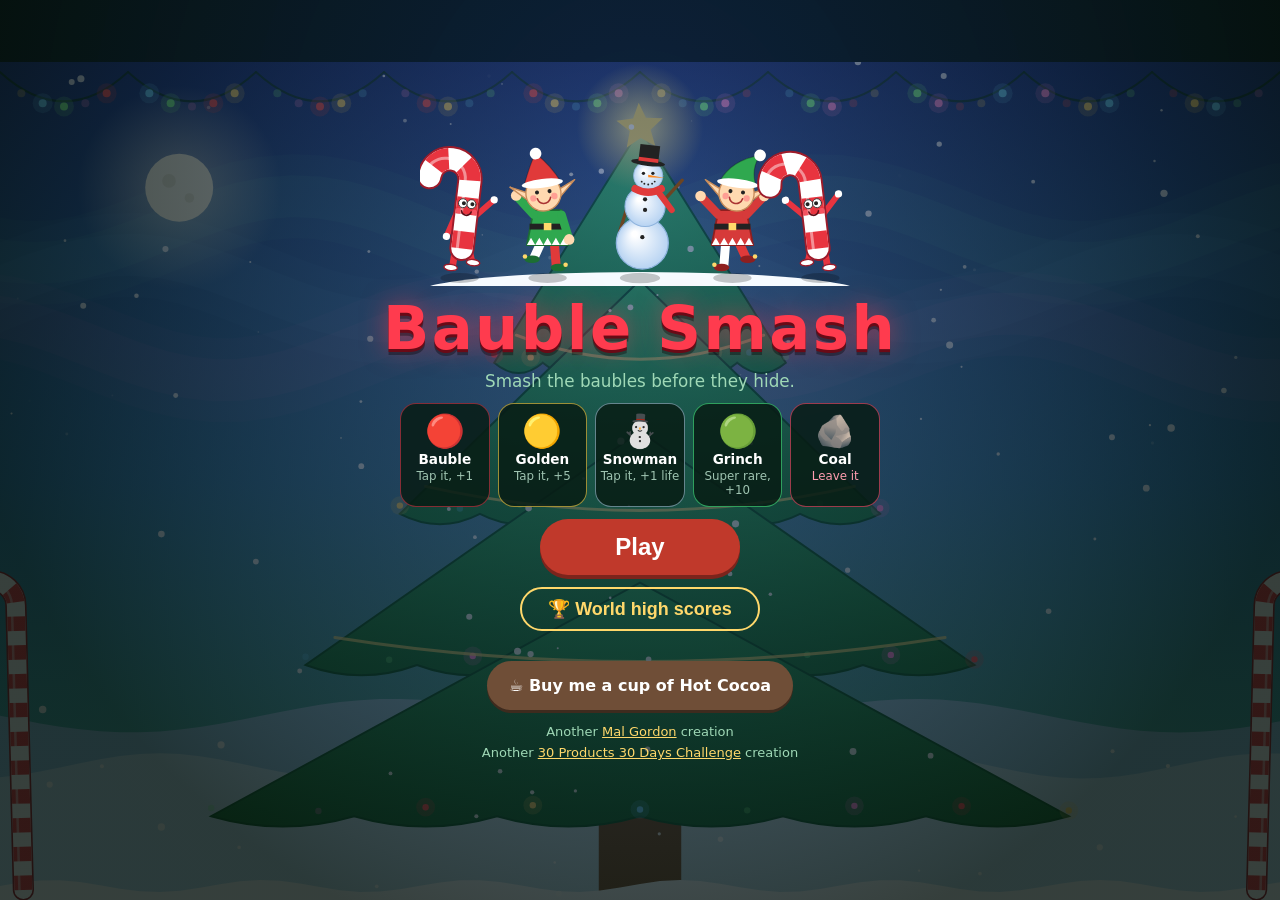
==== commit 55667d9e: "Home screen: match Pumpkin Smash layout (counter card, 5-chip row, button, world scores) Co-Authored" ====
--- a/index.html
+++ b/index.html
@@ -104,6 +104,25 @@
   #play{animation:pulse 1.2s ease-in-out infinite}
   #play:active{animation:none}
   @keyframes pulse{50%{transform:scale(1.06)}}
+  /* Home layout mirrors Pumpkin Smash: hero, title, tagline, counter card, 5 chips, button, scores */
+  #start{--gap:12px;justify-content:center;gap:var(--gap)}
+  #start>*{margin-top:0;margin-bottom:0}
+  #start h1{font-size:clamp(2.4rem,12.5vw,3.8rem);line-height:1;letter-spacing:.04em;color:#ff3b4e;white-space:normal;text-wrap:balance;text-shadow:0 3px 0 #6a0a16,0 6px 0 rgba(0,0,0,.35),0 0 26px rgba(255,59,78,.55)}
+  #start .sub{margin:0;color:#9fd8b6;font-size:1.05rem}
+  #tally{display:grid;justify-items:center;gap:2px;width:min(100%,380px);padding:12px 16px 14px;margin:0;background:linear-gradient(180deg,rgba(255,59,78,.16),rgba(8,28,20,.86) 70%);border:1px solid rgba(255,59,78,.55);border-radius:20px;box-shadow:0 0 28px rgba(255,59,78,.22),inset 0 1px 0 rgba(255,255,255,.06)}
+  #tally.hidden{display:none}
+  #tally .tface{font-size:1.5rem;line-height:1}
+  #tally b{font-size:clamp(2.6rem,13vw,3.6rem);line-height:1;letter-spacing:.04em;color:#ffd86b;font-variant-numeric:tabular-nums;text-shadow:0 3px 0 #7a4a00,0 0 22px rgba(255,213,74,.55)}
+  #tally .tlabel{font-size:.95rem;font-weight:600;color:#ffb3b8}
+  .crew{list-style:none;margin:4px 0;padding:0;width:min(100%,480px);display:grid;grid-template-columns:repeat(auto-fit,minmax(74px,1fr));gap:8px}
+  .chip{display:flex;flex-direction:column;align-items:center;gap:2px;padding:10px 4px 8px;min-width:0;background:rgba(8,28,20,.84);border:1px solid rgba(255,255,255,.1);border-radius:16px}
+  .chip .face{font-size:2rem;line-height:1.1}
+  .chip b{font-size:.85rem;font-weight:600}
+  .chip small{font-size:.74rem;line-height:1.2;color:#9fc4b1}
+  .chip.good{border-color:rgba(255,59,78,.5)}.chip.gold{border-color:rgba(255,213,74,.6)}.chip.snow{border-color:rgba(191,230,255,.5)}.chip.rare{border-color:rgba(63,212,122,.7)}
+  .chip.bad{border-color:rgba(255,77,109,.6)}.chip.bad small{color:#ff9db0}
+  #start .foot{margin-top:6px}
+  @media (max-height:700px){.chip small{display:none}}
   @media (max-height:640px){#stage{height:88px}}
   @media (prefers-reduced-motion:reduce){#start h1,#play{animation:none}}
 </style>
@@ -115,20 +134,19 @@
 </div>
 
 <div id="start" class="overlay">
-  <h1>🎄 Bauble Smash 🎄</h1>
   <canvas id="stage" aria-hidden="true"></canvas>
-  <div class="sub">Smash the baubles before they hide!</div>
-  <table>
-    <tr><td>🔴</td><td>Bauble: +1</td></tr>
-    <tr><td>🟡</td><td>Golden bauble: +5</td></tr>
-    <tr><td>⛄</td><td>Snowman: +1 life</td></tr>
-    <tr><td>🟢</td><td>Grinch bauble: +10 (super rare)</td></tr>
-    <tr><td>🪨</td><td>Lump of coal: leave it alone!</td></tr>
-  </table>
-  <div class="sub">Miss a bauble or smash coal and you lose a life.</div>
-  <div id="tally" class="hidden">🔴 <b id="tallyN">0</b> baubles smashed worldwide</div>
+  <h1>Bauble Smash</h1>
+  <div class="sub">Smash the baubles before they hide.</div>
+  <div id="tally" class="hidden"><span class="tface">💥</span><b id="tallyN">0</b><span class="tlabel">baubles smashed worldwide</span></div>
+  <ul class="crew">
+    <li class="chip good"><span class="face">🔴</span><b>Bauble</b><small>Tap it, +1</small></li>
+    <li class="chip gold"><span class="face">🟡</span><b>Golden</b><small>Tap it, +5</small></li>
+    <li class="chip snow"><span class="face">⛄</span><b>Snowman</b><small>Tap it, +1 life</small></li>
+    <li class="chip rare"><span class="face">🟢</span><b>Grinch</b><small>Super rare, +10</small></li>
+    <li class="chip bad"><span class="face">🪨</span><b>Coal</b><small>Leave it</small></li>
+  </ul>
   <button id="play">Play</button>
-  <button class="hsbtn" id="hsBtn0">🏆 High scores</button>
+  <button class="hsbtn" id="hsBtn0">🏆 World high scores</button>
   <div class="foot">
     <a class="cocoa" href="https://buy.stripe.com/3cI4gr1PPfcx4gU0UcaAw0c" target="_blank" rel="noopener">☕ Buy me a cup of Hot Cocoa</a>
     <div style="margin-top:12px">Another <a href="https://malgordon.com" target="_blank" rel="noopener">Mal Gordon</a> creation</div>
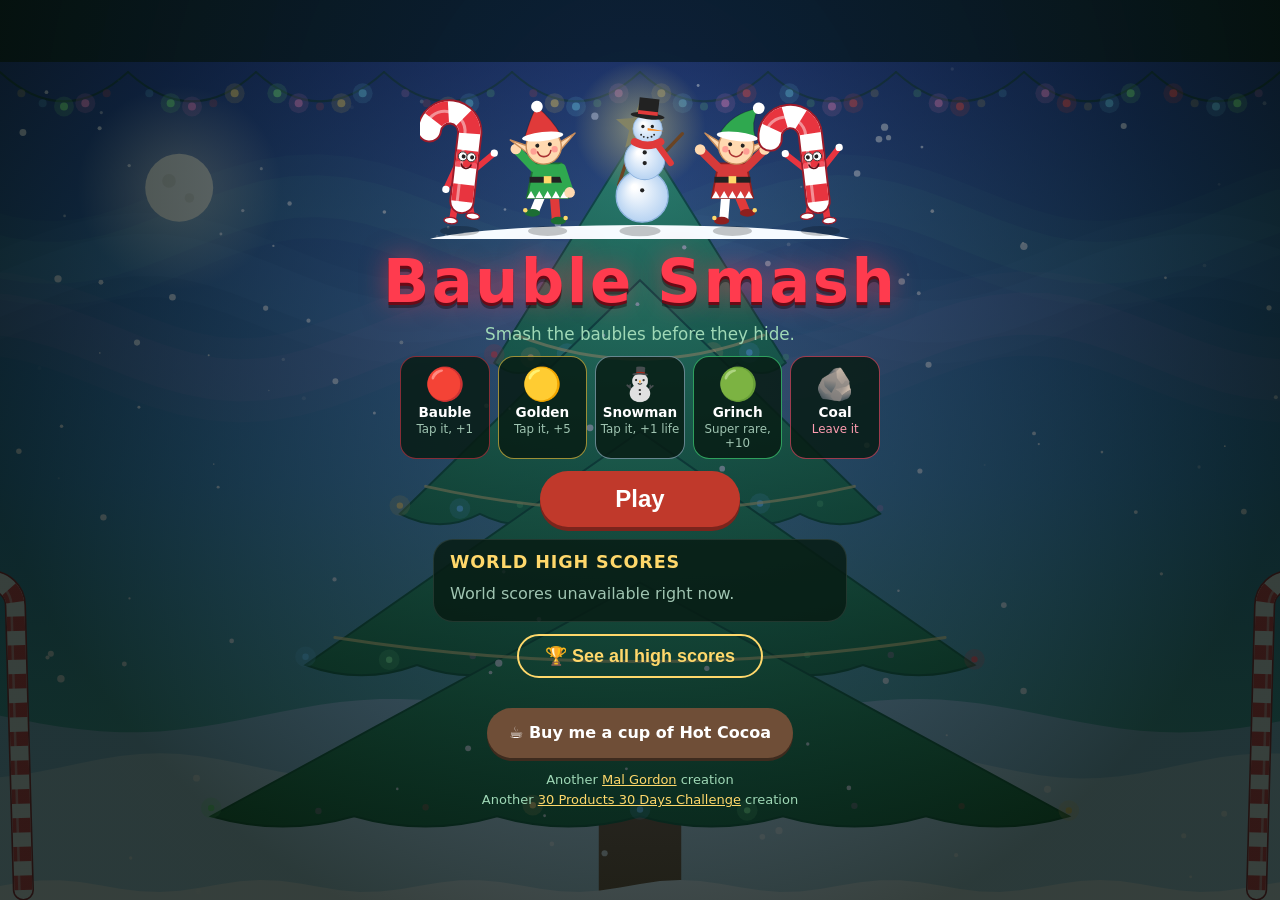
==== commit 92fc4bc6: "Home screen: inline top-5 world high scores Co-Authored-By: Claude Sonnet 5.5 <noreply@anthropic.com" ====
--- a/index.html
+++ b/index.html
@@ -121,6 +121,15 @@
   .chip small{font-size:.74rem;line-height:1.2;color:#9fc4b1}
   .chip.good{border-color:rgba(255,59,78,.5)}.chip.gold{border-color:rgba(255,213,74,.6)}.chip.snow{border-color:rgba(191,230,255,.5)}.chip.rare{border-color:rgba(63,212,122,.7)}
   .chip.bad{border-color:rgba(255,77,109,.6)}.chip.bad small{color:#ff9db0}
+  #homeScores{width:min(100%,380px);background:rgba(8,28,20,.84);border:1px solid rgba(255,255,255,.1);border-radius:20px;padding:12px 16px 8px;text-align:left}
+  #homeScores h3{margin:0 0 4px;font-size:1.1rem;letter-spacing:.05em;color:#ffd86b}
+  #homeScores ol{list-style:none;margin:0;padding:0}
+  #homeScores li{display:grid;grid-template-columns:2.2em 1fr auto;align-items:center;gap:8px;padding:6px 0;border-bottom:1px solid rgba(255,255,255,.06);font-weight:500}
+  #homeScores li:last-child{border-bottom:0}
+  #homeScores li>span{min-width:0;overflow:hidden;text-overflow:ellipsis;white-space:nowrap}
+  #homeScores .rank{color:#9fc4b1;text-align:center}
+  #homeScores .pts{font-weight:700;color:#ffd86b;font-variant-numeric:tabular-nums}
+  #homeScores .empty{display:block;color:#9fc4b1;padding:8px 0 10px}
   #start .foot{margin-top:6px}
   @media (max-height:700px){.chip small{display:none}}
   @media (max-height:640px){#stage{height:88px}}
@@ -146,7 +155,8 @@
     <li class="chip bad"><span class="face">🪨</span><b>Coal</b><small>Leave it</small></li>
   </ul>
   <button id="play">Play</button>
-  <button class="hsbtn" id="hsBtn0">🏆 World high scores</button>
+  <div id="homeScores"><h3>WORLD HIGH SCORES</h3><ol id="homeScoreList"><li class="empty">Loading…</li></ol></div>
+  <button class="hsbtn" id="hsBtn0">🏆 See all high scores</button>
   <div class="foot">
     <a class="cocoa" href="https://buy.stripe.com/3cI4gr1PPfcx4gU0UcaAw0c" target="_blank" rel="noopener">☕ Buy me a cup of Hot Cocoa</a>
     <div style="margin-top:12px">Another <a href="https://malgordon.com" target="_blank" rel="noopener">Mal Gordon</a> creation</div>
@@ -229,7 +239,15 @@
 }
 
 // ---- high score table ----
+function renderHome(){
+  const el=$('homeScoreList');if(!el)return;
+  if(world===null){el.innerHTML='<li class="empty">World scores unavailable right now.</li>';return;}
+  if(!world.length){el.innerHTML='<li class="empty">No scores yet. Be the first!</li>';return;}
+  const m=['🥇','🥈','🥉'];
+  el.innerHTML=world.slice(0,5).map((r,i)=>`<li><span class="rank">${m[i]||i+1}</span><span>${esc(r.name||'Anon')}</span><span class="pts">${r.score}</span></li>`).join('');
+}
 function renderScores(){
+  renderHome();
   $('tabWorld').classList.toggle('on',tab==='world');$('tabMine').classList.toggle('on',tab==='mine');
   const list=tab==='world'?world:loadHS();
   if(list===null){$('scoreTable').innerHTML='<div class="empty">World scores unavailable right now.</div>';return;}
@@ -381,6 +399,7 @@
 $('saveName').addEventListener('touchend',e=>{e.preventDefault();commitScore();},{passive:false});
 $('pname').addEventListener('keydown',e=>{if(e.key==='Enter')commitScore();});
 $('hsBtn0').addEventListener('click',showScores);
+loadGlobal();
 $('hsBtn1').addEventListener('click',showScores);
 $('scoresClose').addEventListener('click',()=>$('scores').classList.add('hidden'));
 $('tabWorld').addEventListener('click',()=>{tab='world';renderScores();});
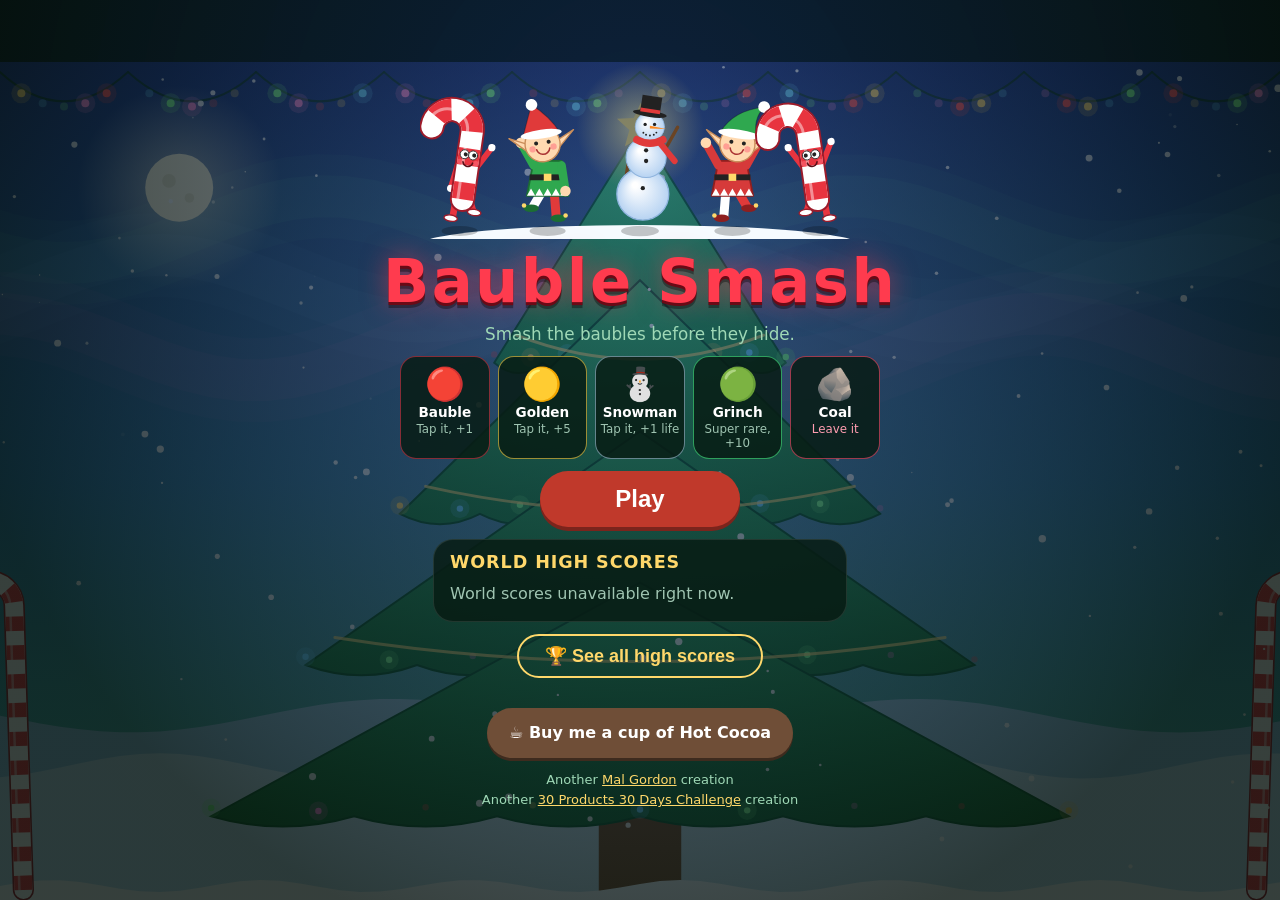
==== commit 2944c061: "Characters shout encouragement as baubles are smashed Co-Authored-By: Claude Sonnet 5.5 <noreply@ant" ====
--- a/index.html
+++ b/index.html
@@ -314,7 +314,7 @@
 function burst(x,y,col,n,spd){for(let i=0;i<n;i++){const a=Math.random()*6.283,s=(.3+Math.random())*(spd||260);parts.push({x,y,vx:Math.cos(a)*s,vy:Math.sin(a)*s-80,life:.6+Math.random()*.5,age:0,c:col,sz:3+Math.random()*5,rot:Math.random()*6});}}
 function float(x,y,txt,col){floats.push({x,y,txt,col,age:0});}
 function setLives(){let s='';for(let i=0;i<lives;i++)s+='❤️';$('lives').textContent=s||'💔';}
-function loseLife(x,y){lives--;shake=.3;setLives();sfx.miss();if(lives<=0)endGame();}
+function loseLife(x,y){streak=0;lives--;shake=.3;setLives();sfx.miss();if(lives<=0)endGame();}
 
 // ---- Google Analytics events (safe no-op if gtag is blocked) ----
 function ga(n,p){try{if(typeof gtag==='function')gtag('event',n,p||{});}catch(e){}}
@@ -324,7 +324,7 @@
   ga('level_start',{level_name:'main',play_number:plays,is_replay:plays>1});
   commitScore();
   lastEntry=null;lv=1;$('lvl').textContent='Lv 1';
-  score=0;lives=3;items=[];parts=[];floats=[];elapsed=0;spawnT=.3;shake=0;
+  score=0;lives=3;items=[];parts=[];floats=[];shouts.length=0;streak=0;shoutCd=0;elapsed=0;spawnT=.3;shake=0;
   $('score').textContent=0;setLives();
   document.body.classList.remove('menu');$('start').classList.add('hidden');$('over').classList.add('hidden');$('pause').classList.add('hidden');
   state='play';resize();showBanner(1);
@@ -372,13 +372,13 @@
     if(Math.hypot(o.x-px,o.y-py)<=rr){
       o.dead=true;const T=TYPES[o.type];
       if(T.bad){stats.coal++;burst(o.x,o.y,'#222',22,240);float(o.x,o.y,'-1 ❤️','#ff6b6b');sfx.bad();loseLife();}
-      else if(T.life){stats.life++;if(lives<MAXL)lives++;setLives();burst(o.x,o.y,'#ffffff',26,260);float(o.x,o.y,'+1 life','#9fffc0');sfx.life();}
+      else if(T.life){stats.life++;if(lives<MAXL)lives++;setLives();burst(o.x,o.y,'#ffffff',26,260);float(o.x,o.y,'+1 life','#9fffc0');sfx.life();shout('life');}
       else{
         stats.smashed++;unsent++;saveTally();if(o.type==='gold')stats.gold++;score+=T.pts;$('score').textContent=score;
         const c=o.type==='gold'?'#ffd86b':o.type==='grinch'?'#5fe05f':o.col;
         burst(o.x,o.y,c,o.type==='red'?18:30,o.type==='red'?260:340);burst(o.x,o.y,'#fff',6,200);
         float(o.x,o.y,'+'+T.pts,c);
-        o.type==='gold'?sfx.gold():o.type==='grinch'?sfx.grinch():sfx.smash();
+        o.type==='gold'?sfx.gold():o.type==='grinch'?sfx.grinch():sfx.smash();shout(o.type);
         if(navigator.vibrate)try{navigator.vibrate(15)}catch(e){}
       }
       return;
@@ -446,7 +446,42 @@
 
 // ---- dance engine: follows the music's bass hits, falls back to a steady 120bpm ----
 let an=null,fd=null,bt=0,bps=2,kick=0,lastBeat=-9,bassAvg=0,lastFloor=0;
-const notes=[];let dxs=[],dGround=0;
+const notes=[],shouts=[];let dxs=[],dGround=0,dS=14,shoutCd=0,streak=0;
+const PHRASES={smash:['Nice!','Ho ho ho!','Smashing!','Great job!','Keep going!','Wow!','Yeah!','Merry smash!','You rock!','Jingle smash!','Sleigh it!'],
+  gold:['Golden!','Ooh, sparkly!','Jingle bells!'],life:['Extra life!','Brrr-illiant!'],grinch:['You got the Grinch!','Legend!']};
+function shout(type){
+  if(!dxs.length)return;
+  const pick=a=>a[Math.floor(Math.random()*a.length)];
+  let txt;
+  if(type==='smash'||type==='red'||type==='gold'||type==='grinch'){streak++;}
+  if(type==='smash'||type==='red'||type==='gold'||type==='grinch'){if(streak%10===0)txt=pick(['Unstoppable!','On fire! 🔥','Combo x'+streak+'!']);}
+  const special=type==='gold'||type==='grinch'||type==='life'||!!txt;
+  if(!special&&shoutCd>0)return;
+  if(!txt)txt=pick(PHRASES[type==='red'?'smash':type]||PHRASES.smash);
+  shoutCd=.3;kick=Math.max(kick,.8);
+  shouts.push({x:pick(dxs),txt,age:0,big:special});
+  if(shouts.length>3)shouts.shift();
+}
+function drawShouts(dt){
+  if(state==='play'){shoutCd-=dt;for(const o of shouts)o.age+=dt;}
+  for(let i=shouts.length-1;i>=0;i--)if(shouts[i].age>1.3)shouts.splice(i,1);
+  ctx.textAlign='center';ctx.textBaseline='middle';
+  for(const o of shouts){
+    const D=1.3,a=o.age,pop=Math.min(1,a/.12),fade=a>D-.3?(D-a)/.3:1;
+    const fs=o.big?19:16;ctx.font=`800 ${fs}px system-ui`;
+    const tw=ctx.measureText(o.txt).width,bw=tw+22,bh=fs+14;
+    const x=Math.max(bw/2+4,Math.min(W-bw/2-4,o.x)),y=dGround-dS*5.7-a*18;
+    ctx.save();ctx.globalAlpha=Math.max(0,fade);ctx.translate(x,y);const sc=.3+.7*(1-Math.pow(1-pop,3))+(a<.2?.12*Math.sin(pop*3.14):0);ctx.scale(sc,sc);
+    ctx.fillStyle=o.big?'#ffd86b':'#fff';ctx.strokeStyle='#c0392b';ctx.lineWidth=2.5;
+    ctx.beginPath();ctx.roundRect?ctx.roundRect(-bw/2,-bh/2,bw,bh,bh/2):ctx.rect(-bw/2,-bh/2,bw,bh);ctx.fill();ctx.stroke();
+    const tx=Math.max(-bw/2+12,Math.min(bw/2-12,o.x-x));
+    ctx.beginPath();ctx.moveTo(tx-6,bh/2-1);ctx.lineTo(tx,bh/2+9);ctx.lineTo(tx+6,bh/2-1);ctx.closePath();ctx.fill();ctx.stroke();
+    ctx.fillStyle='#fff';ctx.fillRect(tx-5,bh/2-3,10,4);ctx.fillStyle=o.big?'#ffd86b':'#fff';ctx.fillRect(tx-5,bh/2-3,10,3);
+    ctx.fillStyle='#8e1f1f';ctx.fillText(o.txt,0,1);
+    ctx.restore();
+  }
+  ctx.globalAlpha=1;
+}
 function hookAnalyser(){
   if(an||!AC)return;
   try{const src=AC.createMediaElementSource(music),a=AC.createAnalyser();a.fftSize=512;a.smoothingTimeConstant=.4;src.connect(a);a.connect(AC.destination);an=a;fd=new Uint8Array(a.frequencyBinCount);}catch(e){an=null;}
@@ -658,7 +693,7 @@
   ctx.fillStyle='#f6fbff';ctx.beginPath();ctx.moveTo(0,H);for(let x=0;x<=W;x+=20)ctx.lineTo(x,H-14-Math.sin(x*.03)*6);ctx.lineTo(W,H);ctx.fill();
   const gy=H-9;dGround=gy;
   if(state!=='menu'){
-    const s=Math.max(11,Math.min(H*.026,W*.05));
+    const s=Math.max(11,Math.min(H*.026,W*.05));dS=s;
     drawGift(ctx,G.cx-G.bw*.34,gy,s*1.9,'#d62828','#ffd86b',0);
     drawGift(ctx,G.cx+G.bw*.3,gy,s*1.6,'#1d6fd6','#fff',1);
     drawGift(ctx,G.cx+G.bw*.5,gy,s*1.2,'#8e44ad','#ff9ad5',2);
@@ -737,6 +772,7 @@
   ctx.textAlign='center';ctx.font='bold 26px system-ui';
   for(const f of floats){ctx.globalAlpha=1-f.age/.8;ctx.fillStyle=f.col;ctx.fillText(f.txt,f.x,f.y-f.age*60);}
   ctx.globalAlpha=1;
+  drawShouts(dt);
   if(banner){
     if(state==='play')banner.age+=dt;
     const D=1.9,a=banner.age;
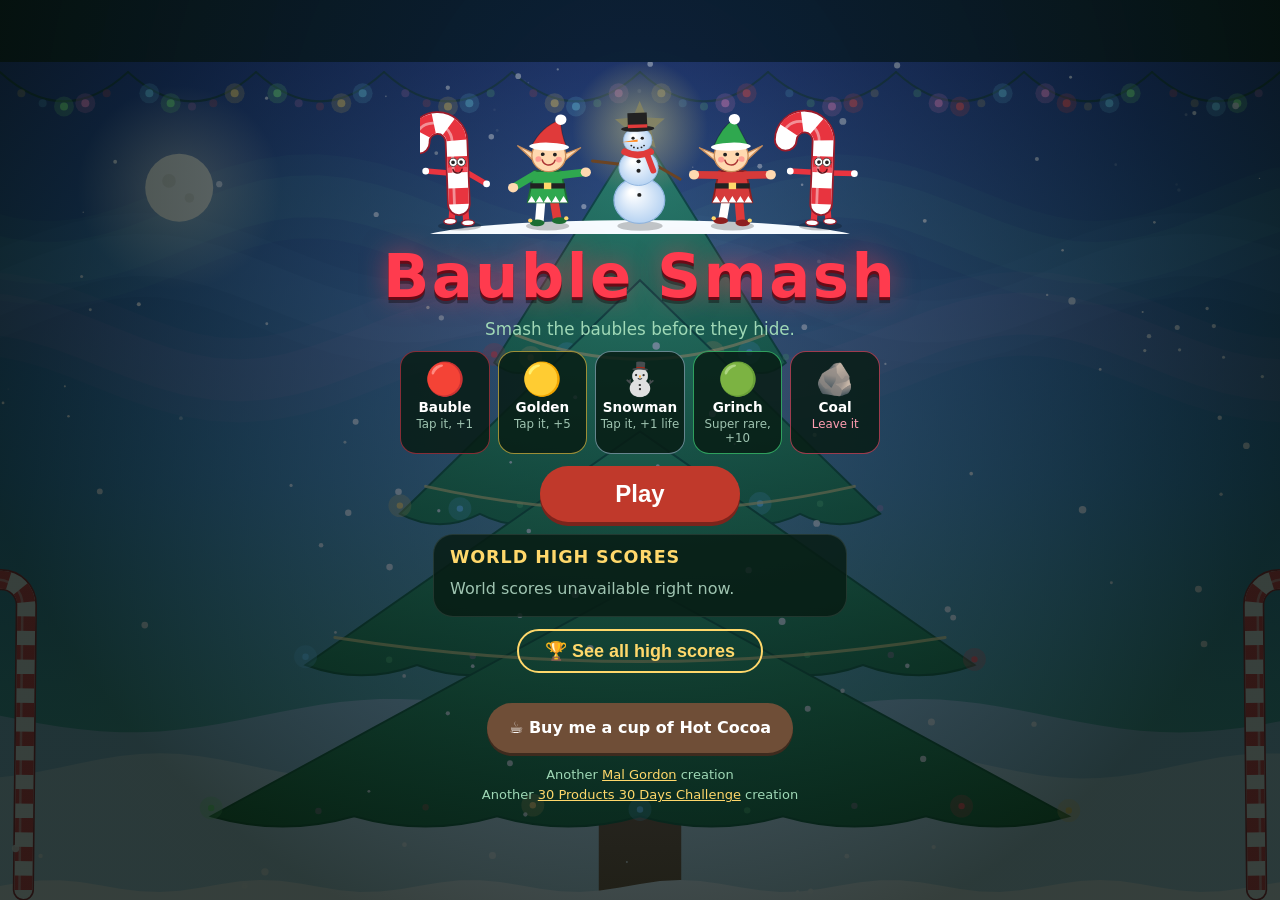
==== commit b9f124eb: "Home screen: stop top clipping with dancing stage on tall layouts Co-Authored-By: Claude Sonnet 5.5 " ====
--- a/index.html
+++ b/index.html
@@ -98,15 +98,16 @@
   #scores .empty{color:#9fd8b6;padding:18px 0}
   body.menu #hud{visibility:hidden}
   #start{background:radial-gradient(ellipse at 50% 20%,rgba(20,50,110,.5),rgba(5,16,11,.8) 78%)}
-  #stage{flex:none;width:min(440px,94vw);height:min(150px,19vh);margin:0 0 6px;touch-action:pan-y}
-  #start h1{animation:glow 2.4s ease-in-out infinite alternate}
+  #stage{flex:none;width:min(440px,94vw);height:min(140px,17vh);margin:0 0 6px;touch-action:pan-y}
   @keyframes glow{from{text-shadow:0 0 12px #c0392b}to{text-shadow:0 0 26px #ff5a4a,0 0 8px #ffd86b}}
   #play{animation:pulse 1.2s ease-in-out infinite}
   #play:active{animation:none}
   @keyframes pulse{50%{transform:scale(1.06)}}
   /* Home layout mirrors Pumpkin Smash: hero, title, tagline, counter card, 5 chips, button, scores */
-  #start{--gap:12px;justify-content:center;gap:var(--gap)}
+  #start{--gap:12px;justify-content:flex-start;gap:var(--gap)}
   #start>*{margin-top:0;margin-bottom:0}
+  #start>:first-child{margin-top:auto}
+  #start>:last-child{margin-bottom:auto}
   #start h1{font-size:clamp(2.4rem,12.5vw,3.8rem);line-height:1;letter-spacing:.04em;color:#ff3b4e;white-space:normal;text-wrap:balance;text-shadow:0 3px 0 #6a0a16,0 6px 0 rgba(0,0,0,.35),0 0 26px rgba(255,59,78,.55)}
   #start .sub{margin:0;color:#9fd8b6;font-size:1.05rem}
   #tally{display:grid;justify-items:center;gap:2px;width:min(100%,380px);padding:12px 16px 14px;margin:0;background:linear-gradient(180deg,rgba(255,59,78,.16),rgba(8,28,20,.86) 70%);border:1px solid rgba(255,59,78,.55);border-radius:20px;box-shadow:0 0 28px rgba(255,59,78,.22),inset 0 1px 0 rgba(255,255,255,.06)}
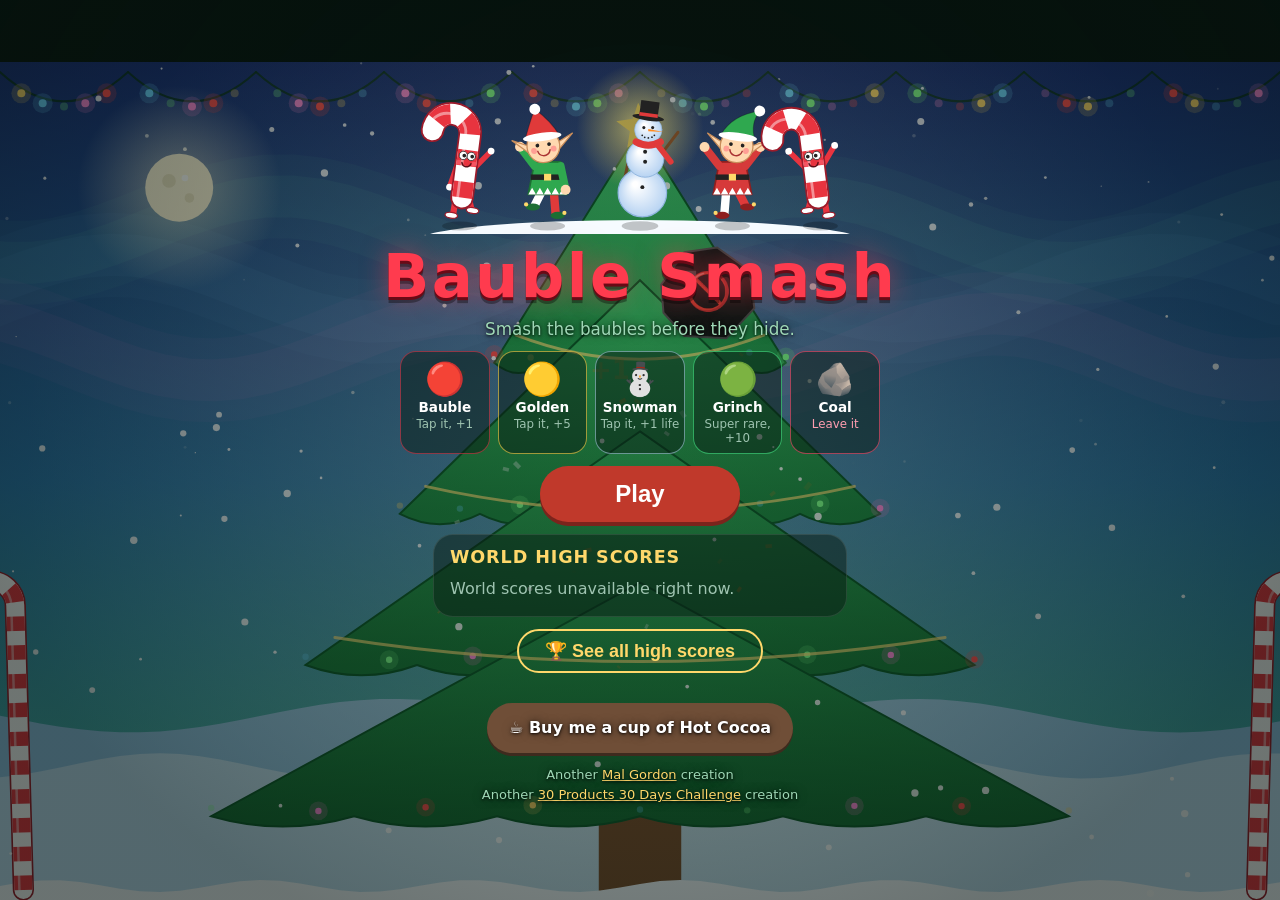
==== commit 40aba5ce: "Add self-playing demo behind the home screen A bot taps baubles on the tree while the menu is showin" ====
--- a/index.html
+++ b/index.html
@@ -97,7 +97,8 @@
   #scores tr.me td{background:rgba(192,57,43,.35);color:#ffd86b;font-weight:700}
   #scores .empty{color:#9fd8b6;padding:18px 0}
   body.menu #hud{visibility:hidden}
-  #start{background:radial-gradient(ellipse at 50% 20%,rgba(20,50,110,.5),rgba(5,16,11,.8) 78%)}
+  #start{background:radial-gradient(ellipse at 50% 35%,rgba(5,16,11,.28),rgba(5,16,11,.58) 80%)}
+  #start .sub,#start .foot{text-shadow:0 1px 3px rgba(0,0,0,.9),0 0 10px rgba(0,0,0,.6)}
   #stage{flex:none;width:min(440px,94vw);height:min(140px,17vh);margin:0 0 6px;touch-action:pan-y}
   @keyframes glow{from{text-shadow:0 0 12px #c0392b}to{text-shadow:0 0 26px #ff5a4a,0 0 8px #ffd86b}}
   #play{animation:pulse 1.2s ease-in-out infinite}
@@ -116,13 +117,13 @@
   #tally b{font-size:clamp(2.6rem,13vw,3.6rem);line-height:1;letter-spacing:.04em;color:#ffd86b;font-variant-numeric:tabular-nums;text-shadow:0 3px 0 #7a4a00,0 0 22px rgba(255,213,74,.55)}
   #tally .tlabel{font-size:.95rem;font-weight:600;color:#ffb3b8}
   .crew{list-style:none;margin:4px 0;padding:0;width:min(100%,480px);display:grid;grid-template-columns:repeat(auto-fit,minmax(74px,1fr));gap:8px}
-  .chip{display:flex;flex-direction:column;align-items:center;gap:2px;padding:10px 4px 8px;min-width:0;background:rgba(8,28,20,.84);border:1px solid rgba(255,255,255,.1);border-radius:16px}
+  .chip{display:flex;flex-direction:column;align-items:center;gap:2px;padding:10px 4px 8px;min-width:0;background:rgba(8,28,20,.5);border:1px solid rgba(255,255,255,.1);border-radius:16px}
   .chip .face{font-size:2rem;line-height:1.1}
   .chip b{font-size:.85rem;font-weight:600}
   .chip small{font-size:.74rem;line-height:1.2;color:#9fc4b1}
   .chip.good{border-color:rgba(255,59,78,.5)}.chip.gold{border-color:rgba(255,213,74,.6)}.chip.snow{border-color:rgba(191,230,255,.5)}.chip.rare{border-color:rgba(63,212,122,.7)}
   .chip.bad{border-color:rgba(255,77,109,.6)}.chip.bad small{color:#ff9db0}
-  #homeScores{width:min(100%,380px);background:rgba(8,28,20,.84);border:1px solid rgba(255,255,255,.1);border-radius:20px;padding:12px 16px 8px;text-align:left}
+  #homeScores{width:min(100%,380px);background:rgba(8,28,20,.5);border:1px solid rgba(255,255,255,.1);border-radius:20px;padding:12px 16px 8px;text-align:left}
   #homeScores h3{margin:0 0 4px;font-size:1.1rem;letter-spacing:.05em;color:#ffd86b}
   #homeScores ol{list-style:none;margin:0;padding:0}
   #homeScores li{display:grid;grid-template-columns:2.2em 1fr auto;align-items:center;gap:8px;padding:6px 0;border-bottom:1px solid rgba(255,255,255,.06);font-weight:500}
@@ -297,7 +298,7 @@
 
 function pickType(){let tot=0;for(const k in TYPES)tot+=TYPES[k].weight;let r=Math.random()*tot;for(const k in TYPES){r-=TYPES[k].weight;if(r<=0)return k;}return'red';}
 function levelAt(t){return 1+Math.floor(t/10);} // a new level every 10s
-function difficulty(){return Math.min(1,elapsed/90);} // 0..1 over 90s
+function difficulty(){return state==='menu'?.25:Math.min(1,elapsed/90);} // 0..1 over 90s (gentle fixed level for the home-screen demo)
 function spawn(){
   const type=pickType();
   const d=difficulty();
@@ -362,6 +363,36 @@
   $('lvlmsg').textContent='Level '+lv+' reached';
   $('msg').textContent=score>prev&&score>0?'🎉 New high score!':'Merry smashing — try again!';
   setTimeout(()=>$('over').classList.remove('hidden'),500);
+}
+
+// ---- home-screen demo: a bot plays the game behind the menu (no score, sound, lives or tally) ----
+const REDUCED=window.matchMedia&&matchMedia('(prefers-reduced-motion:reduce)').matches;
+let demoSpawnT=.4,ripples=[];
+function demoTap(o){
+  o.dead=true;
+  ripples.push({x:o.x,y:o.y,age:0,r:o.r});
+  if(o.type==='snow'){burst(o.x,o.y,'#ffffff',26,260);float(o.x,o.y,'+1 life','#9fffc0');return;}
+  const c=o.type==='gold'?'#ffd86b':o.type==='grinch'?'#5fe05f':o.col;
+  burst(o.x,o.y,c,o.type==='red'?18:30,o.type==='red'?260:340);burst(o.x,o.y,'#fff',6,200);
+  float(o.x,o.y,'+'+TYPES[o.type].pts,c);
+}
+function demoStep(dt){
+  if(REDUCED)return;
+  demoSpawnT-=dt;
+  if(demoSpawnT<=0&&items.length<7){spawn();const o=items[items.length-1];o.bot=o.type==='coal'?-1:.3+Math.random()*.55;demoSpawnT=.5+Math.random()*.5;}
+  for(const o of items){
+    if(o.dead)continue;
+    o.age+=dt;o.pop=Math.min(1,o.pop+dt*8);
+    if(o.bot>=0&&o.age>=o.bot)demoTap(o);
+    else if(o.age>=o.life){o.dead=true;o.gone=true;}
+  }
+}
+function drawRipples(dt){
+  for(const r of ripples)r.age+=dt;
+  ripples=ripples.filter(r=>r.age<.35);
+  ctx.lineWidth=3;
+  for(const r of ripples){const k=r.age/.35;ctx.globalAlpha=1-k;ctx.strokeStyle='#fff';ctx.beginPath();ctx.arc(r.x,r.y,r.r*(.6+k*.9),0,6.283);ctx.stroke();}
+  ctx.globalAlpha=1;
 }
 
 // ---- input ----
@@ -755,6 +786,7 @@
       }
     }
   }
+  else if(state==='menu')demoStep(dt);
   items=items.filter(o=>!o.dead||(o.gone&&(o.fade=(o.fade||0)+dt)<.2));
   for(const o of items){
     if(o.gone){drawBauble(o,1-o.fade*3,1-o.fade*5);continue;}
@@ -767,6 +799,7 @@
   }
   for(const p of parts){p.age+=dt;p.vy+=700*dt;p.x+=p.vx*dt;p.y+=p.vy*dt;p.rot+=dt*8;}
   parts=parts.filter(p=>p.age<p.life);
+  drawRipples(dt);
   for(const p of parts){ctx.save();ctx.globalAlpha=1-p.age/p.life;ctx.translate(p.x,p.y);ctx.rotate(p.rot);ctx.fillStyle=p.c;ctx.fillRect(-p.sz/2,-p.sz/2,p.sz,p.sz*.6);ctx.restore();}
   for(const f of floats){f.age+=dt;}
   floats=floats.filter(f=>f.age<.8);
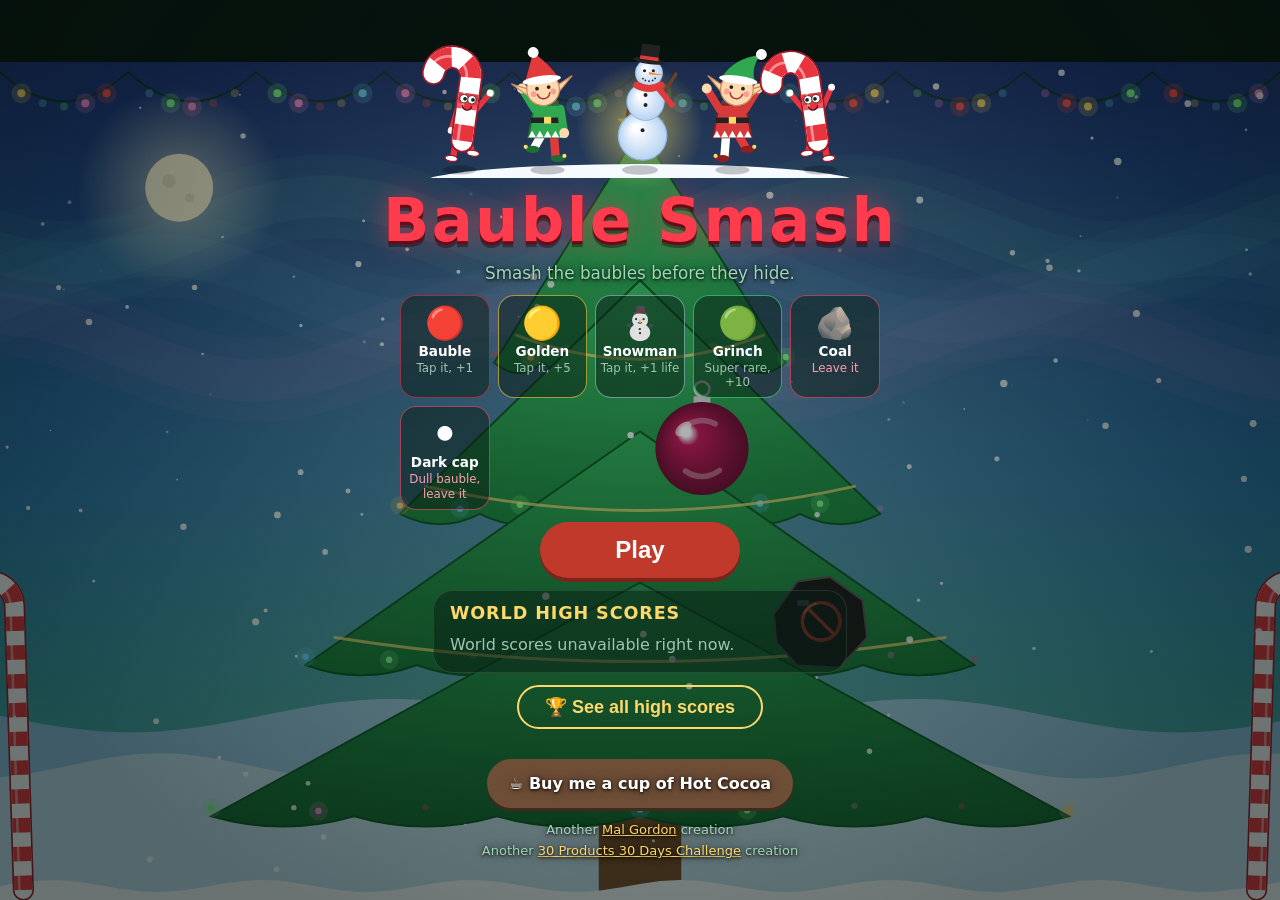
==== commit 95dce9be: "Add dud bauble: look-alike decoy that costs a life if smashed Dark cap and hook, matte finish, no sh" ====
--- a/index.html
+++ b/index.html
@@ -155,6 +155,7 @@
     <li class="chip snow"><span class="face">⛄</span><b>Snowman</b><small>Tap it, +1 life</small></li>
     <li class="chip rare"><span class="face">🟢</span><b>Grinch</b><small>Super rare, +10</small></li>
     <li class="chip bad"><span class="face">🪨</span><b>Coal</b><small>Leave it</small></li>
+    <li class="chip bad"><span class="face">⚫</span><b>Dark cap</b><small>Dull bauble, leave it</small></li>
   </ul>
   <button id="play">Play</button>
   <div id="homeScores"><h3>WORLD HIGH SCORES</h3><ol id="homeScoreList"><li class="empty">Loading…</li></ol></div>
@@ -288,7 +289,8 @@
   gold:{pts:5,weight:14,hide:true},
   snow:{life:1,weight:8,hide:false},
   grinch:{pts:10,weight:2,hide:true},
-  coal:{bad:true,weight:16,hide:false}
+  coal:{bad:true,weight:16,hide:false},
+  dud:{bad:true,weight:7,hide:false} // look-alike bauble: dark cap, matte finish, no shine. Smash it and you lose a life
 };
 const COLS=['#d62828','#1d6fd6','#8e44ad','#e67e22','#c2185b','#16a085'];
 let banner=null;
@@ -296,7 +298,8 @@
 let state='menu',lv=1,score=0,lives=3,t=0,spawnT=0,items=[],parts=[],floats=[],shake=0,elapsed=0;
 const MAXL=5;
 
-function pickType(){let tot=0;for(const k in TYPES)tot+=TYPES[k].weight;let r=Math.random()*tot;for(const k in TYPES){r-=TYPES[k].weight;if(r<=0)return k;}return'red';}
+function wt(k){if(k!=='dud')return TYPES[k].weight;return state==='play'?(elapsed<8?0:5+difficulty()*7):4;}
+function pickType(){let tot=0;for(const k in TYPES)tot+=wt(k);let r=Math.random()*tot;for(const k in TYPES){r-=wt(k);if(r<=0)return k;}return'red';}
 function levelAt(t){return 1+Math.floor(t/10);} // a new level every 10s
 function difficulty(){return state==='menu'?.25:Math.min(1,elapsed/90);} // 0..1 over 90s (gentle fixed level for the home-screen demo)
 function spawn(){
@@ -320,9 +323,9 @@
 
 // ---- Google Analytics events (safe no-op if gtag is blocked) ----
 function ga(n,p){try{if(typeof gtag==='function')gtag('event',n,p||{});}catch(e){}}
-let stats={smashed:0,gold:0,coal:0,life:0},plays=0,startedAt=0;
+let stats={smashed:0,gold:0,coal:0,dud:0,life:0},plays=0,startedAt=0;
 function startGame(){
-  plays++;startedAt=Date.now();stats={smashed:0,gold:0,coal:0,life:0};
+  plays++;startedAt=Date.now();stats={smashed:0,gold:0,coal:0,dud:0,life:0};
   ga('level_start',{level_name:'main',play_number:plays,is_replay:plays>1});
   commitScore();
   lastEntry=null;lv=1;$('lvl').textContent='Lv 1';
@@ -357,7 +360,7 @@
   renderHS();flushTotal();
   const dur=Math.round((Date.now()-startedAt)/1000),isBest=score>prev&&score>0;
   ga('post_score',{score:score,level:lv,level_name:'main'});
-  ga('level_end',{level_name:'main',success:false,score:score,level_reached:lv,duration_s:dur,baubles_smashed:stats.smashed,golden_smashed:stats.gold,coal_hit:stats.coal,snowmen:stats.life,play_number:plays});
+  ga('level_end',{level_name:'main',success:false,score:score,level_reached:lv,duration_s:dur,baubles_smashed:stats.smashed,golden_smashed:stats.gold,coal_hit:stats.coal,dud_hit:stats.dud,snowmen:stats.life,play_number:plays});
   if(isBest)ga('new_high_score',{score:score,previous_best:prev});
   $('final').textContent=score;
   $('lvlmsg').textContent='Level '+lv+' reached';
@@ -379,7 +382,7 @@
 function demoStep(dt){
   if(REDUCED)return;
   demoSpawnT-=dt;
-  if(demoSpawnT<=0&&items.length<7){spawn();const o=items[items.length-1];o.bot=o.type==='coal'?-1:.3+Math.random()*.55;demoSpawnT=.5+Math.random()*.5;}
+  if(demoSpawnT<=0&&items.length<7){spawn();const o=items[items.length-1];o.bot=(o.type==='coal'||o.type==='dud')?-1:.3+Math.random()*.55;demoSpawnT=.5+Math.random()*.5;}
   for(const o of items){
     if(o.dead)continue;
     o.age+=dt;o.pop=Math.min(1,o.pop+dt*8);
@@ -403,7 +406,8 @@
     const rr=o.r*(o.type==='coal'?1.0:1.12)+o.slop; // fat-finger slop
     if(Math.hypot(o.x-px,o.y-py)<=rr){
       o.dead=true;const T=TYPES[o.type];
-      if(T.bad){stats.coal++;burst(o.x,o.y,'#222',22,240);float(o.x,o.y,'-1 ❤️','#ff6b6b');sfx.bad();loseLife();}
+      if(o.type==='dud'){stats.dud++;burst(o.x,o.y,o.col,16,240);burst(o.x,o.y,'#222',10,200);float(o.x,o.y,'Dud! -1 ❤️','#ff6b6b');sfx.bad();loseLife();}
+      else if(T.bad){stats.coal++;burst(o.x,o.y,'#222',22,240);float(o.x,o.y,'-1 ❤️','#ff6b6b');sfx.bad();loseLife();}
       else if(T.life){stats.life++;if(lives<MAXL)lives++;setLives();burst(o.x,o.y,'#ffffff',26,260);float(o.x,o.y,'+1 life','#9fffc0');sfx.life();shout('life');}
       else{
         stats.smashed++;unsent++;saveTally();if(o.type==='gold')stats.gold++;score+=T.pts;$('score').textContent=score;
@@ -455,20 +459,22 @@
   }else{
     const base=o.type==='gold'?'#e6b422':o.type==='grinch'?'#3ec43e':o.col;
     // cap + hook
-    ctx.fillStyle='#d9d9d9';ctx.fillRect(-r*.18,-r*1.12,r*.36,r*.22);
-    ctx.strokeStyle='#d9d9d9';ctx.lineWidth=2.5;ctx.beginPath();ctx.arc(0,-r*1.28,r*.16,0,6.283);ctx.stroke();
+    const dud=o.type==='dud',capC=dud?'#3c3c46':'#d9d9d9';
+    ctx.fillStyle=capC;ctx.fillRect(-r*.18,-r*1.12,r*.36,r*.22);
+    ctx.strokeStyle=capC;ctx.lineWidth=2.5;ctx.beginPath();ctx.arc(0,-r*1.28,r*.16,0,6.283);ctx.stroke();
     // body
     const g=ctx.createRadialGradient(-r*.35,-r*.35,r*.1,0,0,r);
-    g.addColorStop(0,'#fff');g.addColorStop(.15,base);g.addColorStop(1,shade(base,-.45));
+    g.addColorStop(0,dud?shade(base,.12):'#fff');g.addColorStop(.15,base);g.addColorStop(1,shade(base,-.45));
     ctx.fillStyle=g;ctx.beginPath();ctx.arc(0,0,r,0,6.283);ctx.fill();
     if(o.type==='gold'){ctx.strokeStyle='rgba(255,255,255,.6)';ctx.lineWidth=2;ctx.beginPath();ctx.arc(0,0,r*.72,.3,5.8);ctx.stroke();
       ctx.fillStyle='#fff';ctx.font=`${r*.9}px sans-serif`;ctx.textAlign='center';ctx.textBaseline='middle';ctx.fillText('★',0,2);}
     else if(o.type==='grinch'){ctx.fillStyle='#0d3d0d';ctx.beginPath();ctx.arc(-r*.3,-r*.1,r*.1,0,6.283);ctx.arc(r*.3,-r*.1,r*.1,0,6.283);ctx.fill();
       ctx.strokeStyle='#0d3d0d';ctx.lineWidth=3;ctx.beginPath();ctx.arc(0,r*.2,r*.4,.2,2.94);ctx.stroke();
       ctx.beginPath();ctx.moveTo(-r*.5,-r*.35);ctx.lineTo(-r*.15,-r*.22);ctx.moveTo(r*.5,-r*.35);ctx.lineTo(r*.15,-r*.22);ctx.stroke();}
+    else if(dud){ctx.strokeStyle='rgba(20,20,30,.5)';ctx.lineWidth=r*.07;ctx.beginPath();ctx.ellipse(0,0,r*.98,r*.2,0,0,6.283);ctx.stroke();}
     else{ctx.strokeStyle='rgba(255,255,255,.35)';ctx.lineWidth=r*.12;ctx.beginPath();ctx.arc(0,0,r*.6,.9,2.2);ctx.stroke();
       ctx.beginPath();ctx.arc(0,0,r*.6,3.9,5.2);ctx.stroke();}
-    ctx.fillStyle='rgba(255,255,255,.7)';ctx.beginPath();ctx.ellipse(-r*.4,-r*.42,r*.2,r*.12,-.7,0,6.283);ctx.fill();
+    if(!dud){ctx.fillStyle='rgba(255,255,255,.7)';ctx.beginPath();ctx.ellipse(-r*.4,-r*.42,r*.2,r*.12,-.7,0,6.283);ctx.fill();}
   }
   ctx.restore();
 }
